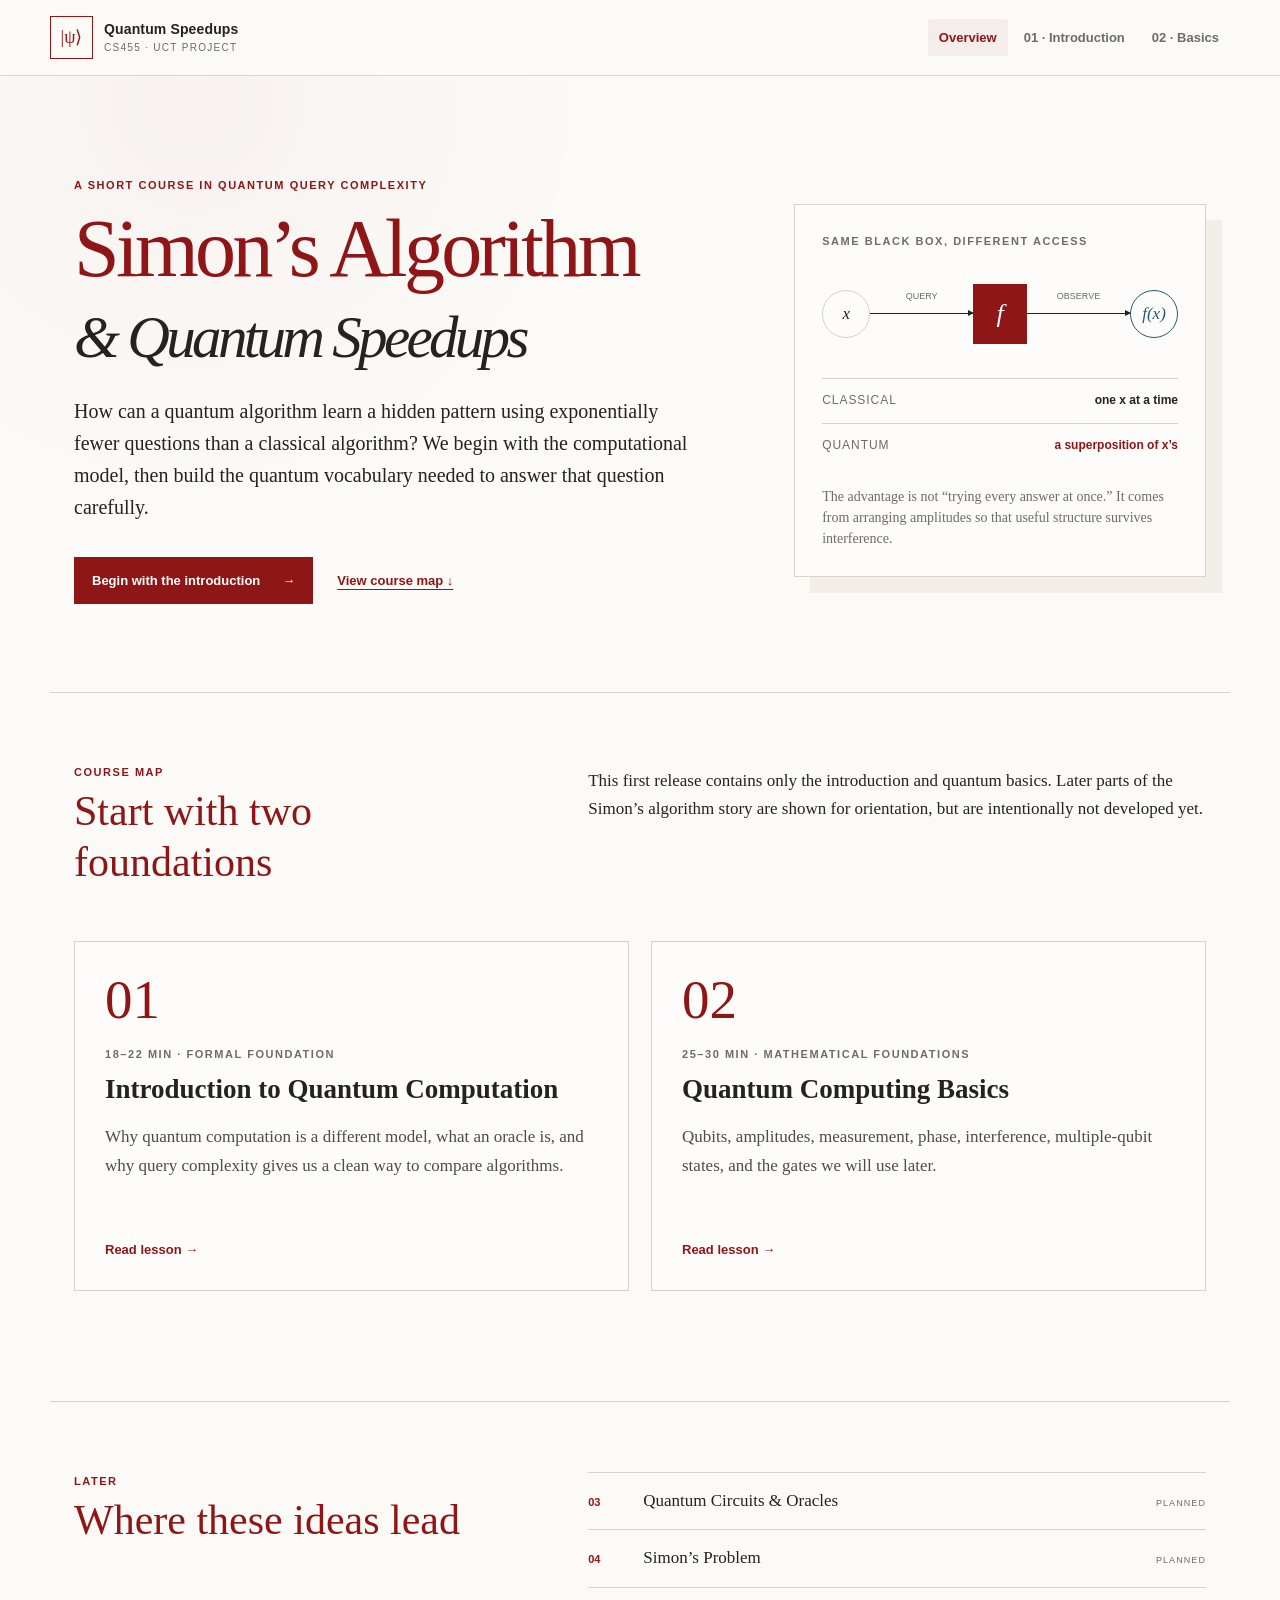
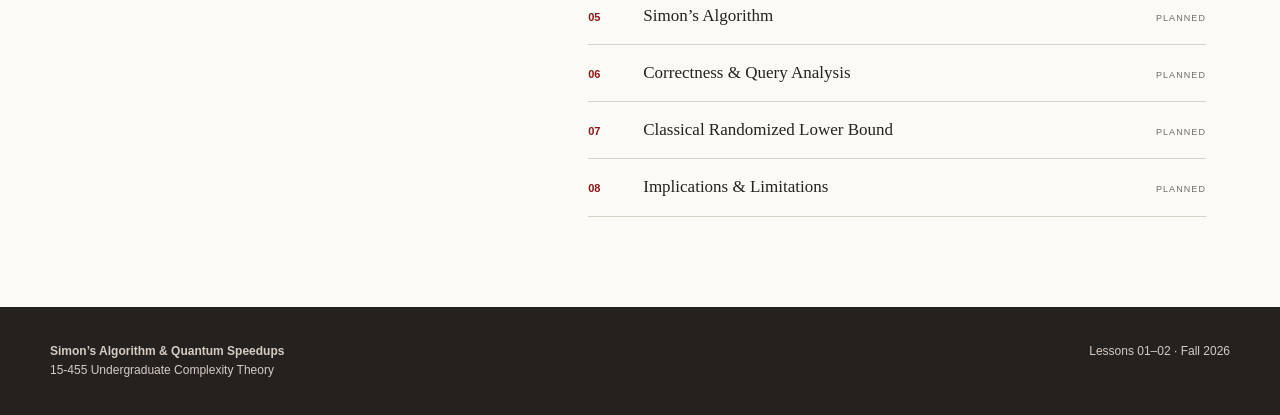
==== index.html @ 28919130 "Build rigorous quantum computation intro and basics" ====
<!DOCTYPE html>
<html lang="en">
<head>
  <meta charset="UTF-8">
  <meta name="viewport" content="width=device-width, initial-scale=1.0">
  <meta name="description" content="An introduction to quantum computation and the foundations needed to study Simon's algorithm.">
  <title>Quantum Speedups | CS455</title>
  <link rel="stylesheet" href="styles.css">
</head>
<body>
  <header class="site-header">
    <a class="brand" href="index.html" aria-label="Quantum Speedups home">
      <span class="brand-mark" aria-hidden="true">|ψ⟩</span>
      <span><strong>Quantum Speedups</strong><small>CS455 · UCT Project</small></span>
    </a>
    <nav class="site-nav" aria-label="Main navigation">
      <a class="active" href="index.html" aria-current="page">Overview</a>
      <a href="intro.html">01 · Introduction</a>
      <a href="basics.html">02 · Basics</a>
    </nav>
  </header>

  <main>
    <section class="hero">
      <div class="hero-copy">
        <p class="eyebrow">A short course in quantum query complexity</p>
        <h1>Simon’s Algorithm<br><em>&amp; Quantum Speedups</em></h1>
        <p class="lede">How can a quantum algorithm learn a hidden pattern using exponentially fewer questions than a classical algorithm? We begin with the computational model, then build the quantum vocabulary needed to answer that question carefully.</p>
        <div class="hero-actions">
          <a class="button primary" href="intro.html">Begin with the introduction <span aria-hidden="true">→</span></a>
          <a class="text-link" href="#course-map">View course map ↓</a>
        </div>
      </div>
      <div class="hero-visual" aria-label="A comparison between classical and quantum query paths">
        <div class="visual-label">same black box, different access</div>
        <div class="oracle-diagram">
          <div class="state-node">x</div>
          <div class="wire"><span>query</span></div>
          <div class="oracle-box">f</div>
          <div class="wire"><span>observe</span></div>
          <div class="state-node accent">f(x)</div>
        </div>
        <div class="superposition-line">
          <span>classical</span><strong>one x at a time</strong>
        </div>
        <div class="superposition-line quantum">
          <span>quantum</span><strong>a superposition of x’s</strong>
        </div>
        <p class="visual-note">The advantage is not “trying every answer at once.” It comes from arranging amplitudes so that useful structure survives interference.</p>
      </div>
    </section>

    <section class="course-intro" id="course-map">
      <div>
        <p class="section-number">Course map</p>
        <h2>Start with two foundations</h2>
      </div>
      <p>This first release contains only the introduction and quantum basics. Later parts of the Simon’s algorithm story are shown for orientation, but are intentionally not developed yet.</p>
    </section>

    <section class="lesson-grid" aria-label="Available lessons">
      <a class="lesson-card available" href="intro.html">
        <span class="lesson-number">01</span>
        <span class="lesson-meta">18–22 min · Formal foundation</span>
        <h3>Introduction to Quantum Computation</h3>
        <p>Why quantum computation is a different model, what an oracle is, and why query complexity gives us a clean way to compare algorithms.</p>
        <span class="card-link">Read lesson <span aria-hidden="true">→</span></span>
      </a>
      <a class="lesson-card available" href="basics.html">
        <span class="lesson-number">02</span>
        <span class="lesson-meta">25–30 min · Mathematical foundations</span>
        <h3>Quantum Computing Basics</h3>
        <p>Qubits, amplitudes, measurement, phase, interference, multiple-qubit states, and the gates we will use later.</p>
        <span class="card-link">Read lesson <span aria-hidden="true">→</span></span>
      </a>
    </section>

    <section class="later-outline" aria-labelledby="later-title">
      <div class="later-heading">
        <p class="section-number">Later</p>
        <h2 id="later-title">Where these ideas lead</h2>
      </div>
      <ol class="later-list">
        <li><span>03</span> Quantum Circuits &amp; Oracles <small>planned</small></li>
        <li><span>04</span> Simon’s Problem <small>planned</small></li>
        <li><span>05</span> Simon’s Algorithm <small>planned</small></li>
        <li><span>06</span> Correctness &amp; Query Analysis <small>planned</small></li>
        <li><span>07</span> Classical Randomized Lower Bound <small>planned</small></li>
        <li><span>08</span> Implications &amp; Limitations <small>planned</small></li>
      </ol>
    </section>
  </main>

  <footer class="site-footer">
    <p><strong>Simon’s Algorithm &amp; Quantum Speedups</strong><br>15-455 Undergraduate Complexity Theory</p>
    <p>Lessons 01–02 · Fall 2026</p>
  </footer>
</body>
</html>
---- styles.css ----
:root {
  --ink: #25221f;
  --muted: #706b64;
  --paper: #fbfaf7;
  --paper-deep: #f1eee7;
  --line: #d8d2c8;
  --maroon: #8e1616;
  --maroon-dark: #671010;
  --blue: #245a73;
  --blue-pale: #e8f0f3;
  --serif: Georgia, "Times New Roman", serif;
  --sans: ui-sans-serif, -apple-system, BlinkMacSystemFont, "Segoe UI", sans-serif;
}

* { box-sizing: border-box; }
html { scroll-behavior: smooth; }
body {
  margin: 0;
  color: var(--ink);
  background: radial-gradient(circle at 15% 5%, rgba(142, 22, 22, .035), transparent 25rem), var(--paper);
  font-family: var(--serif);
  font-size: 17px;
  line-height: 1.66;
}
a { color: inherit; }
button, input { font: inherit; }
button:focus-visible, a:focus-visible, input:focus-visible, summary:focus-visible { outline: 3px solid rgba(36, 90, 115, .35); outline-offset: 3px; }

.site-header {
  position: sticky;
  top: 0;
  z-index: 10;
  min-height: 76px;
  padding: 12px max(24px, calc((100vw - 1180px) / 2));
  border-bottom: 1px solid rgba(216, 210, 200, .85);
  background: rgba(251, 250, 247, .94);
  backdrop-filter: blur(14px);
  display: flex;
  align-items: center;
  justify-content: space-between;
  gap: 28px;
}
.brand { display: flex; align-items: center; gap: 11px; color: var(--ink); text-decoration: none; line-height: 1.1; font-family: var(--sans); }
.brand-mark { width: 43px; height: 43px; display: grid; place-items: center; border: 1px solid var(--maroon); color: var(--maroon); font-family: var(--serif); font-size: 18px; }
.brand strong, .brand small { display: block; }
.brand strong { font-size: 14px; letter-spacing: .01em; }
.brand small { margin-top: 5px; color: var(--muted); font-size: 10px; letter-spacing: .13em; text-transform: uppercase; }
.site-nav { display: flex; align-items: center; gap: 5px; font-family: var(--sans); }
.site-nav a { padding: 8px 11px; color: var(--muted); border-radius: 3px; text-decoration: none; font-size: 13px; font-weight: 650; }
.site-nav a:hover, .site-nav a.active { color: var(--maroon); background: rgba(142, 22, 22, .055); }

main { min-height: calc(100vh - 180px); }
.hero { max-width: 1180px; margin: 0 auto; padding: 100px 24px 88px; display: grid; grid-template-columns: minmax(0, 1.2fr) minmax(330px, .8fr); gap: clamp(50px, 8vw, 110px); align-items: center; }
.eyebrow, .section-number, .lesson-meta, .visual-label, .chapter-kicker { margin: 0; color: var(--maroon); font-family: var(--sans); font-size: 11px; font-weight: 750; letter-spacing: .14em; text-transform: uppercase; }
.hero h1 { margin: 14px 0 24px; color: var(--maroon); font-size: clamp(48px, 6.6vw, 82px); font-weight: 500; letter-spacing: -.045em; line-height: .99; }
.hero h1 em { color: var(--ink); font-size: .72em; font-weight: 400; }
.lede { max-width: 700px; margin: 0; font-size: 20px; line-height: 1.6; }
.hero-actions { margin-top: 34px; display: flex; align-items: center; gap: 24px; flex-wrap: wrap; }
.button { display: inline-flex; align-items: center; gap: 22px; padding: 12px 17px; border: 1px solid var(--maroon); text-decoration: none; font-family: var(--sans); font-size: 13px; font-weight: 700; }
.button.primary { color: white; background: var(--maroon); }
.button.primary:hover { background: var(--maroon-dark); }
.text-link { color: var(--maroon); font-family: var(--sans); font-size: 13px; font-weight: 700; text-underline-offset: 4px; }

.hero-visual { border: 1px solid var(--line); padding: 27px; background: rgba(255,255,255,.5); box-shadow: 16px 16px 0 var(--paper-deep); }
.visual-label { color: var(--muted); }
.oracle-diagram { margin: 34px 0; display: flex; align-items: center; }
.state-node, .oracle-box { flex: 0 0 auto; display: grid; place-items: center; }
.state-node { width: 48px; height: 48px; border: 1px solid var(--line); border-radius: 50%; font-style: italic; }
.state-node.accent { color: var(--blue); border-color: var(--blue); }
.oracle-box { width: 54px; height: 60px; color: white; background: var(--maroon); font-size: 26px; font-style: italic; }
.wire { position: relative; flex: 1; height: 1px; background: var(--ink); }
.wire::after { content: ""; position: absolute; right: -1px; top: -3px; border-width: 3px 0 3px 6px; border-style: solid; border-color: transparent transparent transparent var(--ink); }
.wire span { position: absolute; top: -24px; width: 100%; text-align: center; color: var(--muted); font-family: var(--sans); font-size: 9px; text-transform: uppercase; }
.superposition-line { padding: 12px 0; border-top: 1px solid var(--line); display: flex; justify-content: space-between; gap: 15px; font-family: var(--sans); font-size: 12px; }
.superposition-line span { color: var(--muted); text-transform: uppercase; letter-spacing: .08em; }
.superposition-line.quantum strong { color: var(--maroon); }
.visual-note { margin: 18px 0 0; color: var(--muted); font-size: 14px; line-height: 1.5; }

.course-intro, .later-outline { max-width: 1180px; margin: 0 auto; padding: 70px 24px 34px; border-top: 1px solid var(--line); display: grid; grid-template-columns: .8fr 1.2fr; gap: 8vw; }
h2 { margin: 5px 0 0; color: var(--maroon); font-size: clamp(28px, 4vw, 42px); font-weight: 500; line-height: 1.2; }
.course-intro > p { max-width: 650px; margin: 4px 0 0; }
.lesson-grid { max-width: 1180px; margin: 0 auto 90px; padding: 20px 24px; display: grid; grid-template-columns: 1fr 1fr; gap: 22px; }
.lesson-card { min-height: 350px; padding: 30px; border: 1px solid var(--line); background: rgba(255,255,255,.55); text-decoration: none; display: flex; flex-direction: column; transition: transform .2s ease, border-color .2s ease, box-shadow .2s ease; }
.lesson-card:hover { transform: translateY(-4px); border-color: rgba(142,22,22,.45); box-shadow: 0 18px 45px rgba(49,37,27,.07); }
.lesson-number { color: var(--maroon); font-size: 55px; line-height: 1; }
.lesson-meta { margin: 18px 0 10px; color: var(--muted); }
.lesson-card h3 { max-width: 470px; margin: 0; font-size: 27px; line-height: 1.22; }
.lesson-card p { max-width: 510px; color: #4f4b46; }
.card-link { margin-top: auto; color: var(--maroon); font-family: var(--sans); font-size: 13px; font-weight: 750; }
.later-outline { padding-bottom: 90px; }
.later-list { margin: 0; padding: 0; list-style: none; border-top: 1px solid var(--line); }
.later-list li { padding: 14px 0; border-bottom: 1px solid var(--line); display: grid; grid-template-columns: 45px 1fr auto; align-items: baseline; gap: 10px; }
.later-list span { color: var(--maroon); font-family: var(--sans); font-size: 11px; font-weight: 750; }
.later-list small { color: var(--muted); font-family: var(--sans); font-size: 9px; letter-spacing: .12em; text-transform: uppercase; }

.site-footer { padding: 35px max(24px, calc((100vw - 1180px) / 2)); color: #d5ccc4; background: #25211f; display: flex; justify-content: space-between; gap: 30px; font-family: var(--sans); font-size: 12px; line-height: 1.6; }
.site-footer p { margin: 0; }

/* Lesson pages */
.reading-shell { max-width: 1180px; margin: 0 auto; padding: 64px 24px 100px; display: grid; grid-template-columns: 210px minmax(0, 760px); gap: clamp(45px, 8vw, 100px); justify-content: center; }
.toc { position: sticky; top: 110px; align-self: start; font-family: var(--sans); font-size: 12px; }
.toc-label { margin: 0 0 13px; color: var(--muted); font-size: 10px; font-weight: 750; letter-spacing: .13em; text-transform: uppercase; }
.progress-track { height: 3px; margin-bottom: 20px; background: var(--line); }
.progress-fill { width: 0; height: 100%; background: var(--maroon); transition: width .1s linear; }
.toc ol { margin: 0; padding: 0; list-style: none; counter-reset: toc; }
.toc li { counter-increment: toc; border-bottom: 1px solid var(--line); }
.toc a { display: grid; grid-template-columns: 22px 1fr; padding: 10px 0; color: var(--muted); text-decoration: none; line-height: 1.35; }
.toc a::before { content: counter(toc, decimal-leading-zero); color: #aaa39a; font-size: 9px; padding-top: 2px; }
.toc a:hover { color: var(--maroon); }
.chapter-header { margin-bottom: 62px; }
.chapter-kicker { margin-bottom: 12px; }
.chapter-header h1 { margin: 0 0 20px; color: var(--maroon); font-size: clamp(42px, 6vw, 64px); font-weight: 500; letter-spacing: -.025em; line-height: 1.05; }
.chapter-summary { max-width: 700px; margin: 0; font-size: 20px; line-height: 1.55; }
.chapter-meta { margin-top: 22px; padding-top: 15px; border-top: 1px solid var(--line); color: var(--muted); display: flex; gap: 25px; font-family: var(--sans); font-size: 11px; text-transform: uppercase; letter-spacing: .06em; }
.lesson-content section { scroll-margin-top: 105px; margin: 0 0 65px; }
.lesson-content h2 { margin-bottom: 21px; font-size: 30px; }
.lesson-content h3 { margin: 34px 0 12px; font-size: 20px; }
.lesson-content p { margin: 0 0 19px; }
.lesson-content ul, .lesson-content ol { padding-left: 24px; }
.lesson-content li { margin: 8px 0; }
.math { margin: 24px auto; overflow-x: auto; color: #191817; text-align: center; font-family: "Times New Roman", serif; font-size: 21px; letter-spacing: .01em; }
.sub { font-size: .72em; vertical-align: sub; }
.matrix { position: relative; margin: 0 .28em; padding: .1em .5em; display: inline-grid; grid-template-columns: repeat(2, auto); gap: .05em .65em; vertical-align: middle; line-height: 1.05; }
.matrix::before, .matrix::after { content: ""; position: absolute; top: 0; bottom: 0; width: .25em; border-top: 1px solid currentColor; border-bottom: 1px solid currentColor; }
.matrix::before { left: 0; border-left: 1px solid currentColor; }
.matrix::after { right: 0; border-right: 1px solid currentColor; }
.frac { margin-right: .08em; font-size: .9em; }
.nowrap { white-space: nowrap; }
.note-box { margin: 28px 0; padding: 20px 22px; border: 1px solid #aaa49b; background: rgba(255,255,255,.55); }
.note-box.question { border: 0; border-left: 4px solid var(--maroon); background: rgba(142,22,22,.05); }
.note-box.remark { border-color: #b9c7cd; background: var(--blue-pale); }
.note-title { margin: 0 0 8px !important; font-family: var(--sans); font-size: 13px; font-weight: 800; }
.note-title span { color: var(--muted); font-family: var(--serif); font-weight: 400; }
.note-box p:last-child { margin-bottom: 0; }
.comparison { width: 100%; margin: 25px 0; border-collapse: collapse; font-size: 15px; }
.comparison th { color: var(--maroon); text-align: left; font-family: var(--sans); font-size: 11px; letter-spacing: .08em; text-transform: uppercase; }
.comparison th, .comparison td { padding: 12px; border-bottom: 1px solid var(--line); vertical-align: top; }
.comparison td:first-child { font-weight: 700; }

.interactive { margin: 34px 0; padding: 24px; border: 1px solid #9baeb7; background: linear-gradient(145deg, #f5f9fa, #e8f0f3); }
.interactive-header { display: flex; justify-content: space-between; align-items: baseline; gap: 20px; margin-bottom: 20px; }
.interactive h3 { margin: 0; color: var(--blue); font-size: 18px; }
.interactive-tag { color: var(--blue); font-family: var(--sans); font-size: 9px; font-weight: 800; letter-spacing: .1em; text-transform: uppercase; }
.control-label { display: flex; justify-content: space-between; gap: 15px; font-family: var(--sans); font-size: 12px; font-weight: 700; }
input[type="range"] { width: 100%; accent-color: var(--maroon); }
.race-bars { margin-top: 20px; }
.race-row { margin: 14px 0; display: grid; grid-template-columns: 82px 1fr 86px; align-items: center; gap: 12px; font-family: var(--sans); font-size: 11px; }
.bar-track { height: 11px; background: rgba(36,90,115,.12); }
.bar { min-width: 2px; height: 100%; background: var(--blue); transition: width .2s ease; }
.bar.classical { background: var(--maroon); }
.race-value { text-align: right; font-variant-numeric: tabular-nums; font-weight: 750; }
.interactive-caption { margin: 18px 0 0 !important; color: #4d656f; font-size: 13px; line-height: 1.5; }
.state-lab { display: grid; grid-template-columns: 1fr 1fr; gap: 24px; align-items: center; }
.ket-display { padding: 16px; border: 1px solid rgba(36,90,115,.3); background: white; text-align: center; font-size: 20px; }
.probability-row { margin: 10px 0; display: grid; grid-template-columns: 36px 1fr 48px; align-items: center; gap: 8px; font-family: var(--sans); font-size: 11px; }
.probability-track { height: 18px; background: white; border: 1px solid rgba(36,90,115,.2); }
.probability-fill { height: 100%; background: var(--blue); transition: width .25s ease; }
.lab-buttons { grid-column: 1 / -1; display: flex; flex-wrap: wrap; gap: 8px; }
.lab-buttons button, .quiz button { padding: 8px 12px; border: 1px solid var(--blue); color: var(--blue); background: white; cursor: pointer; font-family: var(--sans); font-size: 12px; font-weight: 700; }
.lab-buttons button:hover, .quiz button:hover { color: white; background: var(--blue); }
.measurement { min-height: 25px; grid-column: 1 / -1; margin: 0 !important; color: var(--blue); font-family: var(--sans); font-size: 12px; font-weight: 700; }
details.quiz { margin-top: 27px; border-top: 1px solid var(--line); border-bottom: 1px solid var(--line); }
details.quiz summary { padding: 13px 0; cursor: pointer; color: var(--maroon); font-family: var(--sans); font-size: 13px; font-weight: 750; }
.quiz-body { padding: 4px 0 18px; }
.answer { display: none; margin: 12px 0 0 !important; padding: 12px; background: var(--paper-deep); font-size: 14px; }
.answer.visible { display: block; }
.lesson-nav { margin-top: 80px; padding-top: 24px; border-top: 1px solid var(--line); display: flex; justify-content: space-between; gap: 20px; font-family: var(--sans); }
.lesson-nav a { max-width: 48%; color: var(--maroon); font-size: 13px; font-weight: 700; text-decoration: none; }
.lesson-nav a:last-child { text-align: right; }
.lesson-nav small { display: block; margin-bottom: 5px; color: var(--muted); font-size: 9px; letter-spacing: .1em; text-transform: uppercase; }

@media (max-width: 800px) {
  body { font-size: 16px; }
  .site-header { position: static; align-items: flex-start; flex-direction: column; gap: 10px; }
  .site-nav { width: 100%; overflow-x: auto; }
  .site-nav a { white-space: nowrap; }
  .hero { padding-top: 60px; grid-template-columns: 1fr; }
  .hero-visual { max-width: 520px; }
  .course-intro, .later-outline, .lesson-grid { grid-template-columns: 1fr; }
  .lesson-card { min-height: 315px; }
  .reading-shell { padding-top: 45px; grid-template-columns: 1fr; }
  .toc { position: static; padding-bottom: 20px; border-bottom: 1px solid var(--line); }
  .toc ol { display: grid; grid-template-columns: 1fr 1fr; gap: 0 18px; }
  .chapter-meta { flex-wrap: wrap; gap: 8px 20px; }
}
@media (max-width: 520px) {
  .hero h1 { font-size: 44px; }
  .hero-visual { padding: 18px; box-shadow: 8px 8px 0 var(--paper-deep); }
  .site-footer { flex-direction: column; }
  .later-list li { grid-template-columns: 35px 1fr; }
  .later-list small { display: none; }
  .toc ol { grid-template-columns: 1fr; }
  .state-lab { grid-template-columns: 1fr; }
  .lab-buttons, .measurement { grid-column: auto; }
  .race-row { grid-template-columns: 68px 1fr; }
  .race-value { grid-column: 2; }
}
@media (prefers-reduced-motion: reduce) {
  html { scroll-behavior: auto; }
  *, *::before, *::after { transition-duration: .01ms !important; }
}
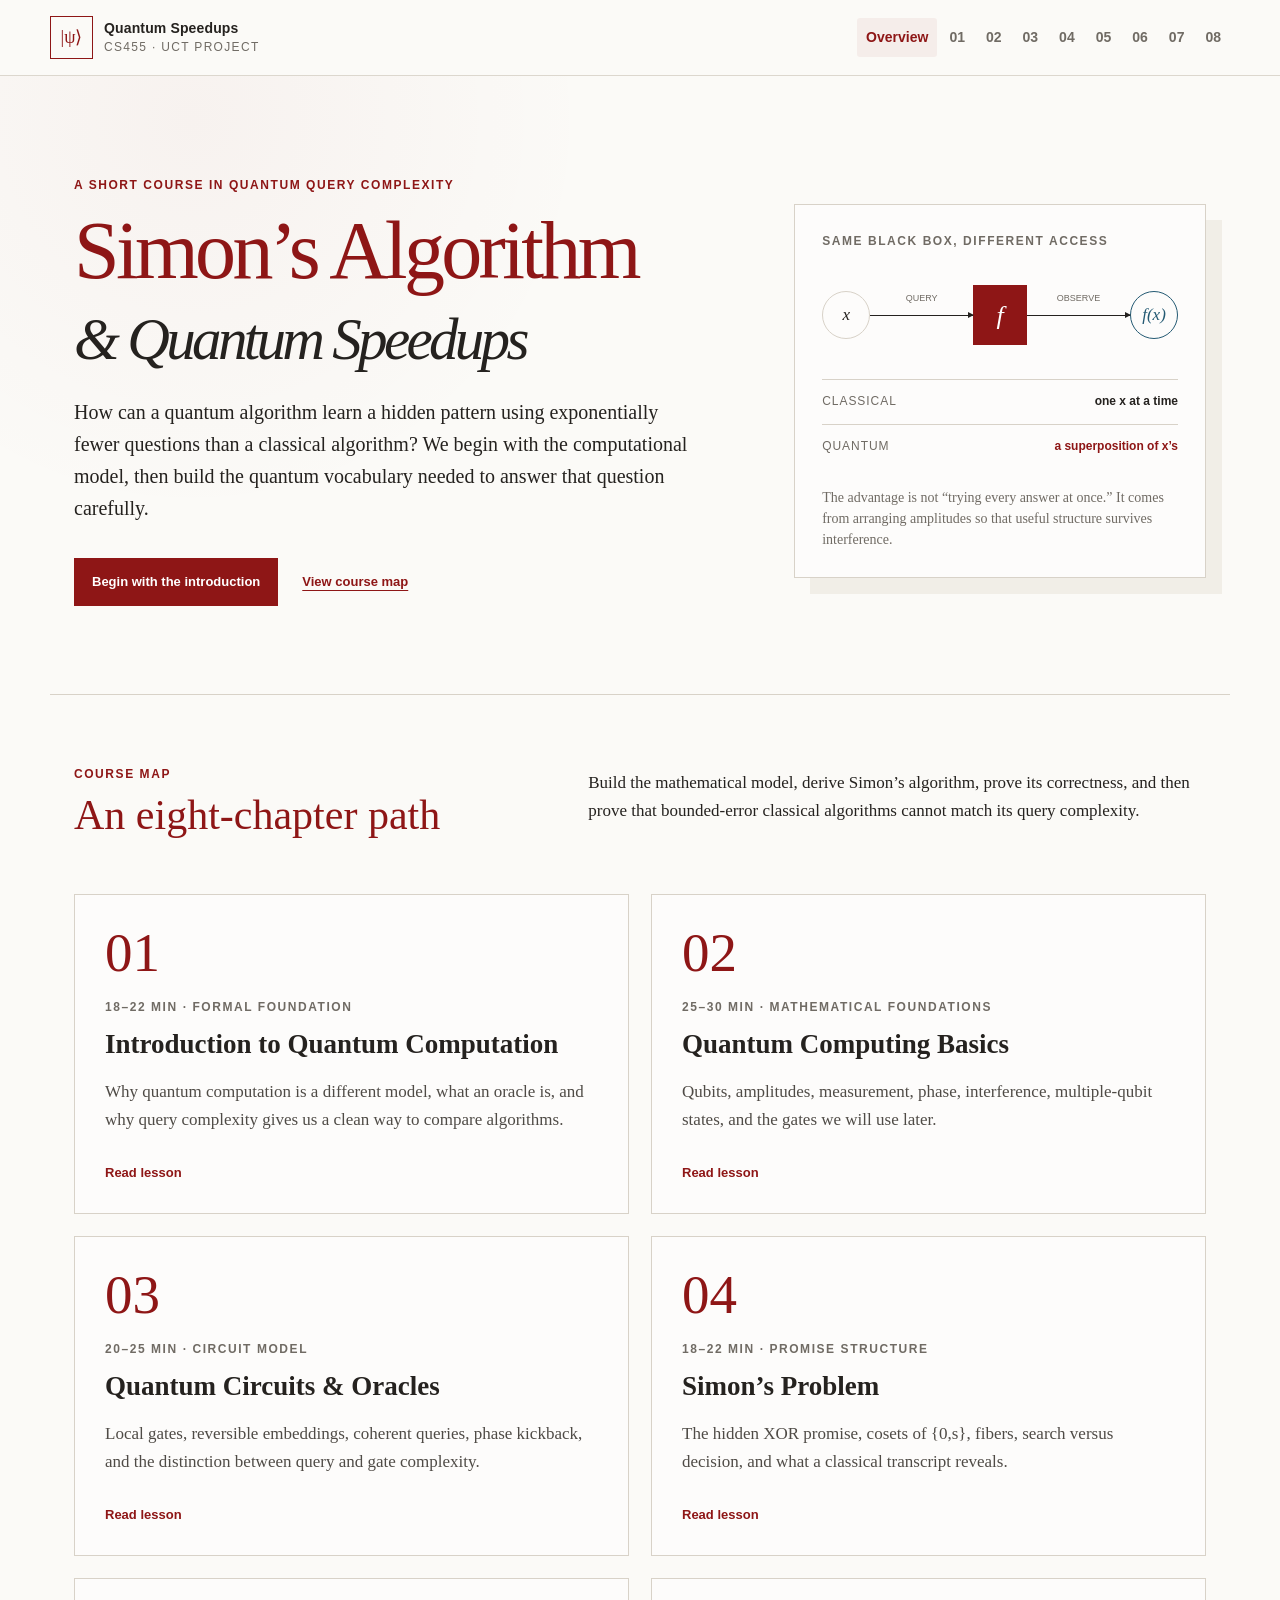
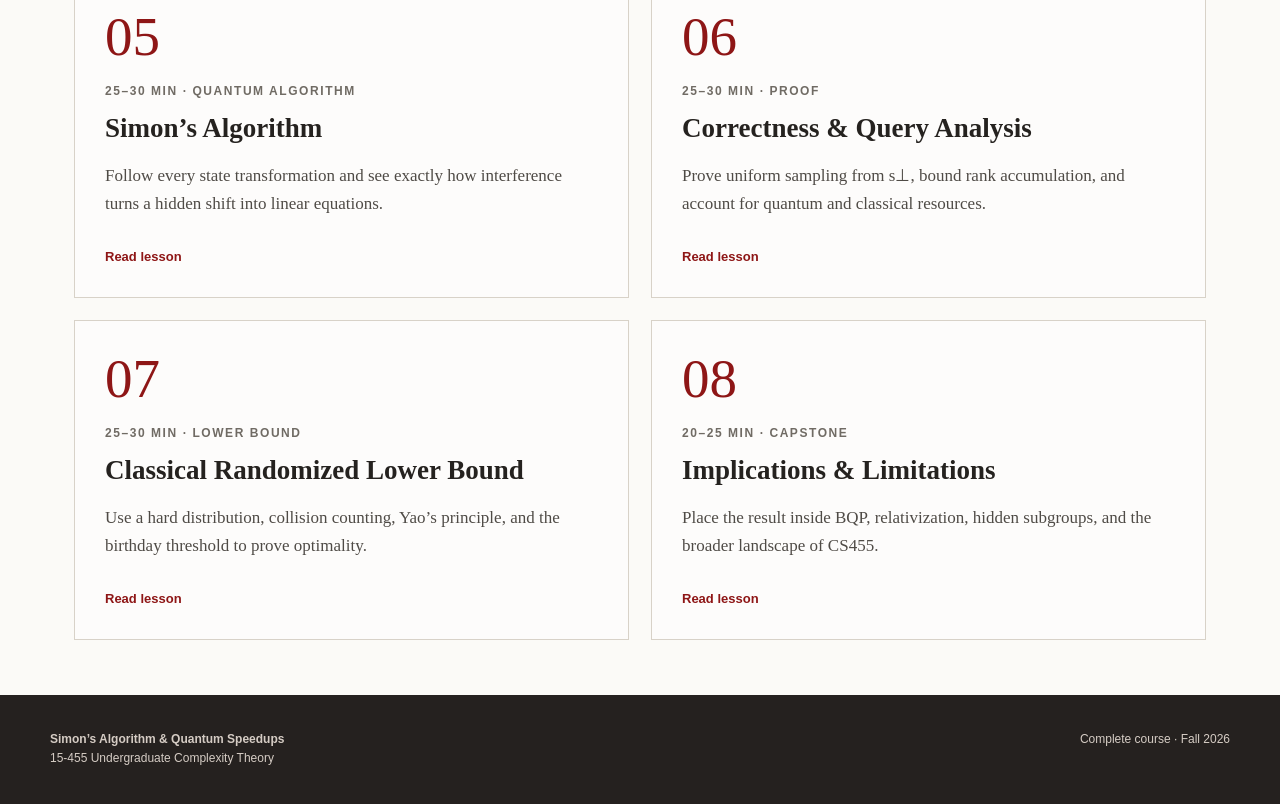
==== commit 168d3e7c: "Complete Simon's algorithm course website" ====
--- a/index.html
+++ b/index.html
@@ -15,8 +15,7 @@
     </a>
     <nav class="site-nav" aria-label="Main navigation">
       <a class="active" href="index.html" aria-current="page">Overview</a>
-      <a href="intro.html">01 · Introduction</a>
-      <a href="basics.html">02 · Basics</a>
+      <a href="intro.html">01</a><a href="basics.html">02</a><a href="circuits.html">03</a><a href="problem.html">04</a><a href="algorithm.html">05</a><a href="correctness.html">06</a><a href="lower-bound.html">07</a><a href="implications.html">08</a>
     </nav>
   </header>
 
@@ -27,8 +26,8 @@
         <h1>Simon’s Algorithm<br><em>&amp; Quantum Speedups</em></h1>
         <p class="lede">How can a quantum algorithm learn a hidden pattern using exponentially fewer questions than a classical algorithm? We begin with the computational model, then build the quantum vocabulary needed to answer that question carefully.</p>
         <div class="hero-actions">
-          <a class="button primary" href="intro.html">Begin with the introduction <span aria-hidden="true">→</span></a>
-          <a class="text-link" href="#course-map">View course map ↓</a>
+          <a class="button primary" href="intro.html">Begin with the introduction</a>
+          <a class="text-link" href="#course-map">View course map</a>
         </div>
       </div>
       <div class="hero-visual" aria-label="A comparison between classical and quantum query paths">
@@ -53,47 +52,38 @@
     <section class="course-intro" id="course-map">
       <div>
         <p class="section-number">Course map</p>
-        <h2>Start with two foundations</h2>
+        <h2>An eight-chapter path</h2>
       </div>
-      <p>This first release contains only the introduction and quantum basics. Later parts of the Simon’s algorithm story are shown for orientation, but are intentionally not developed yet.</p>
+      <p>Build the mathematical model, derive Simon’s algorithm, prove its correctness, and then prove that bounded-error classical algorithms cannot match its query complexity.</p>
     </section>
 
-    <section class="lesson-grid" aria-label="Available lessons">
+    <section class="lesson-grid full" aria-label="Course lessons">
       <a class="lesson-card available" href="intro.html">
         <span class="lesson-number">01</span>
         <span class="lesson-meta">18–22 min · Formal foundation</span>
         <h3>Introduction to Quantum Computation</h3>
         <p>Why quantum computation is a different model, what an oracle is, and why query complexity gives us a clean way to compare algorithms.</p>
-        <span class="card-link">Read lesson <span aria-hidden="true">→</span></span>
+        <span class="card-link">Read lesson</span>
       </a>
       <a class="lesson-card available" href="basics.html">
         <span class="lesson-number">02</span>
         <span class="lesson-meta">25–30 min · Mathematical foundations</span>
         <h3>Quantum Computing Basics</h3>
         <p>Qubits, amplitudes, measurement, phase, interference, multiple-qubit states, and the gates we will use later.</p>
-        <span class="card-link">Read lesson <span aria-hidden="true">→</span></span>
+        <span class="card-link">Read lesson</span>
       </a>
-    </section>
-
-    <section class="later-outline" aria-labelledby="later-title">
-      <div class="later-heading">
-        <p class="section-number">Later</p>
-        <h2 id="later-title">Where these ideas lead</h2>
-      </div>
-      <ol class="later-list">
-        <li><span>03</span> Quantum Circuits &amp; Oracles <small>planned</small></li>
-        <li><span>04</span> Simon’s Problem <small>planned</small></li>
-        <li><span>05</span> Simon’s Algorithm <small>planned</small></li>
-        <li><span>06</span> Correctness &amp; Query Analysis <small>planned</small></li>
-        <li><span>07</span> Classical Randomized Lower Bound <small>planned</small></li>
-        <li><span>08</span> Implications &amp; Limitations <small>planned</small></li>
-      </ol>
+      <a class="lesson-card available" href="circuits.html"><span class="lesson-number">03</span><span class="lesson-meta">20–25 min · Circuit model</span><h3>Quantum Circuits &amp; Oracles</h3><p>Local gates, reversible embeddings, coherent queries, phase kickback, and the distinction between query and gate complexity.</p><span class="card-link">Read lesson</span></a>
+      <a class="lesson-card available" href="problem.html"><span class="lesson-number">04</span><span class="lesson-meta">18–22 min · Promise structure</span><h3>Simon’s Problem</h3><p>The hidden XOR promise, cosets of {0,s}, fibers, search versus decision, and what a classical transcript reveals.</p><span class="card-link">Read lesson</span></a>
+      <a class="lesson-card available" href="algorithm.html"><span class="lesson-number">05</span><span class="lesson-meta">25–30 min · Quantum algorithm</span><h3>Simon’s Algorithm</h3><p>Follow every state transformation and see exactly how interference turns a hidden shift into linear equations.</p><span class="card-link">Read lesson</span></a>
+      <a class="lesson-card available" href="correctness.html"><span class="lesson-number">06</span><span class="lesson-meta">25–30 min · Proof</span><h3>Correctness &amp; Query Analysis</h3><p>Prove uniform sampling from s⊥, bound rank accumulation, and account for quantum and classical resources.</p><span class="card-link">Read lesson</span></a>
+      <a class="lesson-card available" href="lower-bound.html"><span class="lesson-number">07</span><span class="lesson-meta">25–30 min · Lower bound</span><h3>Classical Randomized Lower Bound</h3><p>Use a hard distribution, collision counting, Yao’s principle, and the birthday threshold to prove optimality.</p><span class="card-link">Read lesson</span></a>
+      <a class="lesson-card available" href="implications.html"><span class="lesson-number">08</span><span class="lesson-meta">20–25 min · Capstone</span><h3>Implications &amp; Limitations</h3><p>Place the result inside BQP, relativization, hidden subgroups, and the broader landscape of CS455.</p><span class="card-link">Read lesson</span></a>
     </section>
   </main>
 
   <footer class="site-footer">
     <p><strong>Simon’s Algorithm &amp; Quantum Speedups</strong><br>15-455 Undergraduate Complexity Theory</p>
-    <p>Lessons 01–02 · Fall 2026</p>
+    <p>Complete course · Fall 2026</p>
   </footer>
 </body>
 </html>
--- a/styles.css
+++ b/styles.css
@@ -40,18 +40,18 @@
   justify-content: space-between;
   gap: 28px;
 }
-.brand { display: flex; align-items: center; gap: 11px; color: var(--ink); text-decoration: none; line-height: 1.1; font-family: var(--sans); }
+.brand { flex: 0 0 auto; display: flex; align-items: center; gap: 11px; color: var(--ink); text-decoration: none; line-height: 1.1; font-family: var(--sans); }
 .brand-mark { width: 43px; height: 43px; display: grid; place-items: center; border: 1px solid var(--maroon); color: var(--maroon); font-family: var(--serif); font-size: 18px; }
 .brand strong, .brand small { display: block; }
 .brand strong { font-size: 14px; letter-spacing: .01em; }
-.brand small { margin-top: 5px; color: var(--muted); font-size: 10px; letter-spacing: .13em; text-transform: uppercase; }
-.site-nav { display: flex; align-items: center; gap: 5px; font-family: var(--sans); }
-.site-nav a { padding: 8px 11px; color: var(--muted); border-radius: 3px; text-decoration: none; font-size: 13px; font-weight: 650; }
+.brand small { margin-top: 5px; color: var(--muted); font-size: 12px; letter-spacing: .11em; text-transform: uppercase; }
+.site-nav { min-width: 0; display: flex; align-items: center; justify-content: flex-end; gap: 3px; overflow-x: auto; font-family: var(--sans); }
+.site-nav a { padding: 8px 9px; color: var(--muted); border-radius: 3px; text-decoration: none; font-size: 14px; font-weight: 650; white-space: nowrap; }
 .site-nav a:hover, .site-nav a.active { color: var(--maroon); background: rgba(142, 22, 22, .055); }
 
 main { min-height: calc(100vh - 180px); }
 .hero { max-width: 1180px; margin: 0 auto; padding: 100px 24px 88px; display: grid; grid-template-columns: minmax(0, 1.2fr) minmax(330px, .8fr); gap: clamp(50px, 8vw, 110px); align-items: center; }
-.eyebrow, .section-number, .lesson-meta, .visual-label, .chapter-kicker { margin: 0; color: var(--maroon); font-family: var(--sans); font-size: 11px; font-weight: 750; letter-spacing: .14em; text-transform: uppercase; }
+.eyebrow, .section-number, .lesson-meta, .visual-label, .chapter-kicker { margin: 0; color: var(--maroon); font-family: var(--sans); font-size: 12px; font-weight: 750; letter-spacing: .13em; text-transform: uppercase; }
 .hero h1 { margin: 14px 0 24px; color: var(--maroon); font-size: clamp(48px, 6.6vw, 82px); font-weight: 500; letter-spacing: -.045em; line-height: .99; }
 .hero h1 em { color: var(--ink); font-size: .72em; font-weight: 400; }
 .lede { max-width: 700px; margin: 0; font-size: 20px; line-height: 1.6; }
@@ -87,6 +87,8 @@
 .lesson-card h3 { max-width: 470px; margin: 0; font-size: 27px; line-height: 1.22; }
 .lesson-card p { max-width: 510px; color: #4f4b46; }
 .card-link { margin-top: auto; color: var(--maroon); font-family: var(--sans); font-size: 13px; font-weight: 750; }
+.lesson-grid.full { margin-bottom: 35px; }
+.lesson-grid.full .lesson-card { min-height: 320px; }
 .later-outline { padding-bottom: 90px; }
 .later-list { margin: 0; padding: 0; list-style: none; border-top: 1px solid var(--line); }
 .later-list li { padding: 14px 0; border-bottom: 1px solid var(--line); display: grid; grid-template-columns: 45px 1fr auto; align-items: baseline; gap: 10px; }
@@ -98,8 +100,8 @@
 
 /* Lesson pages */
 .reading-shell { max-width: 1180px; margin: 0 auto; padding: 64px 24px 100px; display: grid; grid-template-columns: 210px minmax(0, 760px); gap: clamp(45px, 8vw, 100px); justify-content: center; }
-.toc { position: sticky; top: 110px; align-self: start; font-family: var(--sans); font-size: 12px; }
-.toc-label { margin: 0 0 13px; color: var(--muted); font-size: 10px; font-weight: 750; letter-spacing: .13em; text-transform: uppercase; }
+.toc { position: sticky; top: 110px; align-self: start; font-family: var(--sans); font-size: 13px; }
+.toc-label { margin: 0 0 13px; color: var(--muted); font-size: 12px; font-weight: 750; letter-spacing: .12em; text-transform: uppercase; }
 .progress-track { height: 3px; margin-bottom: 20px; background: var(--line); }
 .progress-fill { width: 0; height: 100%; background: var(--maroon); transition: width .1s linear; }
 .toc ol { margin: 0; padding: 0; list-style: none; counter-reset: toc; }
@@ -129,6 +131,8 @@
 .note-box { margin: 28px 0; padding: 20px 22px; border: 1px solid #aaa49b; background: rgba(255,255,255,.55); }
 .note-box.question { border: 0; border-left: 4px solid var(--maroon); background: rgba(142,22,22,.05); }
 .note-box.remark { border-color: #b9c7cd; background: var(--blue-pale); }
+.note-box.connection { border-color: #d2b574; background: #fbf5e7; }
+.note-box.connection .note-title { color: #755312; }
 .note-title { margin: 0 0 8px !important; font-family: var(--sans); font-size: 13px; font-weight: 800; }
 .note-title span { color: var(--muted); font-family: var(--serif); font-weight: 400; }
 .note-box p:last-child { margin-bottom: 0; }
@@ -140,8 +144,8 @@
 .interactive { margin: 34px 0; padding: 24px; border: 1px solid #9baeb7; background: linear-gradient(145deg, #f5f9fa, #e8f0f3); }
 .interactive-header { display: flex; justify-content: space-between; align-items: baseline; gap: 20px; margin-bottom: 20px; }
 .interactive h3 { margin: 0; color: var(--blue); font-size: 18px; }
-.interactive-tag { color: var(--blue); font-family: var(--sans); font-size: 9px; font-weight: 800; letter-spacing: .1em; text-transform: uppercase; }
-.control-label { display: flex; justify-content: space-between; gap: 15px; font-family: var(--sans); font-size: 12px; font-weight: 700; }
+.interactive-tag { color: var(--blue); font-family: var(--sans); font-size: 12px; font-weight: 800; letter-spacing: .09em; text-transform: uppercase; }
+.control-label { display: flex; justify-content: space-between; gap: 15px; font-family: var(--sans); font-size: 14px; font-weight: 700; }
 input[type="range"] { width: 100%; accent-color: var(--maroon); }
 .race-bars { margin-top: 20px; }
 .race-row { margin: 14px 0; display: grid; grid-template-columns: 82px 1fr 86px; align-items: center; gap: 12px; font-family: var(--sans); font-size: 11px; }
@@ -156,9 +160,70 @@
 .probability-track { height: 18px; background: white; border: 1px solid rgba(36,90,115,.2); }
 .probability-fill { height: 100%; background: var(--blue); transition: width .25s ease; }
 .lab-buttons { grid-column: 1 / -1; display: flex; flex-wrap: wrap; gap: 8px; }
-.lab-buttons button, .quiz button { padding: 8px 12px; border: 1px solid var(--blue); color: var(--blue); background: white; cursor: pointer; font-family: var(--sans); font-size: 12px; font-weight: 700; }
-.lab-buttons button:hover, .quiz button:hover { color: white; background: var(--blue); }
+.lab-buttons button, .quiz button, .step-controls button { padding: 8px 12px; border: 1px solid var(--blue); color: var(--blue); background: white; cursor: pointer; font-family: var(--sans); font-size: 14px; font-weight: 700; }
+.lab-buttons button:hover, .quiz button:hover, .step-controls button:hover { color: white; background: var(--blue); }
 .measurement { min-height: 25px; grid-column: 1 / -1; margin: 0 !important; color: var(--blue); font-family: var(--sans); font-size: 12px; font-weight: 700; }
+
+/* Interactive learning components */
+.control-grid { display: grid; grid-template-columns: repeat(2, minmax(0, 1fr)); gap: 14px; }
+.control-group { display: grid; gap: 6px; }
+.control-group label { color: var(--blue); font-family: var(--sans); font-size: 13px; font-weight: 750; }
+select, input[type="number"] { width: 100%; min-height: 42px; padding: 8px 36px 8px 10px; border: 1px solid #9baeb7; border-radius: 0; color: var(--ink); background: white; font-family: var(--sans); font-size: 15px; }
+select { appearance: none; background-image: linear-gradient(45deg, transparent 50%, var(--blue) 50%), linear-gradient(135deg, var(--blue) 50%, transparent 50%); background-position: calc(100% - 16px) 18px, calc(100% - 11px) 18px; background-size: 5px 5px; background-repeat: no-repeat; }
+.action-button { min-height: 42px; padding: 9px 14px; border: 1px solid var(--blue); color: white; background: var(--blue); cursor: pointer; font-family: var(--sans); font-size: 14px; font-weight: 750; }
+.action-button.secondary { color: var(--blue); background: white; }
+.action-button:hover { background: #183f51; }
+.action-button.secondary:hover { color: white; }
+.output-panel { margin-top: 18px; padding: 18px; border: 1px solid rgba(36,90,115,.3); background: white; }
+.output-panel p:last-child { margin-bottom: 0; }
+.binary { font-family: ui-monospace, "SFMono-Regular", Consolas, monospace; letter-spacing: .08em; }
+.pair-grid { margin-top: 16px; display: grid; grid-template-columns: repeat(2, minmax(0,1fr)); gap: 8px; }
+.pair-card { padding: 11px; border-left: 4px solid var(--pair-color, var(--blue)); background: white; font-family: var(--sans); font-size: 14px; }
+.pair-card strong { display: block; color: var(--blue); }
+
+.circuit-board { margin: 25px 0; padding: 22px 18px; overflow-x: auto; border: 1px solid var(--line); background: white; }
+.circuit-row { min-width: 560px; display: grid; grid-template-columns: 78px 1fr 72px 1fr 72px; align-items: center; }
+.circuit-row + .circuit-row { margin-top: 22px; }
+.register-label { font-family: var(--sans); font-size: 13px; font-weight: 750; }
+.circuit-wire { height: 2px; background: #5d5954; }
+.circuit-gate { min-width: 58px; min-height: 45px; display: grid; place-items: center; border: 2px solid var(--maroon); color: var(--maroon); background: white; font-family: var(--sans); font-weight: 800; }
+.circuit-gate.oracle { color: white; background: var(--maroon); }
+
+.stepper-layout { display: grid; grid-template-columns: 190px minmax(0,1fr); gap: 20px; }
+.step-list { margin: 0; padding: 0; list-style: none; }
+.step-list button { width: 100%; padding: 10px; border: 0; border-bottom: 1px solid #b9c7cd; color: #4d656f; background: transparent; text-align: left; cursor: pointer; font-family: var(--sans); font-size: 14px; }
+.step-list button.active { color: white; background: var(--blue); }
+.step-panel { min-height: 270px; padding: 20px; border: 1px solid #b9c7cd; background: white; }
+.step-panel h4 { margin: 0 0 10px; color: var(--blue); font-size: 19px; }
+.step-panel .math { margin: 18px 0; font-size: 18px; }
+.step-controls { margin-top: 15px; display: flex; justify-content: space-between; gap: 10px; }
+
+.equation-list { margin: 16px 0; display: grid; gap: 7px; }
+.equation-row { padding: 9px 11px; border: 1px solid #b9c7cd; background: white; display: flex; justify-content: space-between; gap: 15px; font-family: ui-monospace, "SFMono-Regular", Consolas, monospace; font-size: 14px; }
+.equation-row.dependent { color: var(--muted); background: #f2f0ec; }
+.rank-meter { height: 12px; margin: 12px 0; border: 1px solid #9baeb7; background: white; }
+.rank-meter span { display: block; height: 100%; width: 0; background: var(--blue); transition: width .2s ease; }
+
+.chart { margin-top: 20px; display: grid; gap: 14px; }
+.chart-row { display: grid; grid-template-columns: 130px minmax(0,1fr) 75px; align-items: center; gap: 10px; font-family: var(--sans); font-size: 14px; }
+.chart-track { height: 20px; border: 1px solid rgba(36,90,115,.2); background: white; }
+.chart-fill { height: 100%; width: 0; background: var(--blue); transition: width .25s ease; }
+.chart-fill.bound { background: var(--maroon); }
+.chart-value { text-align: right; font-variant-numeric: tabular-nums; font-weight: 750; }
+
+.claim-grid { display: grid; grid-template-columns: 1fr 1fr; gap: 12px; }
+.claim-card { min-height: 155px; padding: 16px; border: 1px solid #b9c7cd; background: white; }
+.claim-card p { margin-bottom: 12px; }
+.claim-card button { padding: 7px 10px; border: 1px solid var(--blue); color: var(--blue); background: white; cursor: pointer; font-family: var(--sans); font-size: 14px; font-weight: 750; }
+.claim-result { display: none; margin-top: 12px; padding-top: 10px; border-top: 1px solid var(--line); color: var(--blue); font-family: var(--sans); font-size: 13px; }
+.claim-card.revealed .claim-result { display: block; }
+
+.connection-grid { display: grid; grid-template-columns: 1fr 1fr; gap: 12px; }
+.connection-card { padding: 18px; border: 1px solid var(--line); background: rgba(255,255,255,.55); }
+.connection-card h3 { margin: 0 0 8px; color: var(--maroon); font-size: 18px; }
+.connection-card p { margin: 0; font-size: 15px; }
+.source-list { font-size: 15px; }
+.source-list a { color: var(--blue); text-underline-offset: 3px; }
 details.quiz { margin-top: 27px; border-top: 1px solid var(--line); border-bottom: 1px solid var(--line); }
 details.quiz summary { padding: 13px 0; cursor: pointer; color: var(--maroon); font-family: var(--sans); font-size: 13px; font-weight: 750; }
 .quiz-body { padding: 4px 0 18px; }
@@ -182,6 +247,9 @@
   .toc { position: static; padding-bottom: 20px; border-bottom: 1px solid var(--line); }
   .toc ol { display: grid; grid-template-columns: 1fr 1fr; gap: 0 18px; }
   .chapter-meta { flex-wrap: wrap; gap: 8px 20px; }
+  .stepper-layout { grid-template-columns: 1fr; }
+  .step-list { display: grid; grid-template-columns: repeat(3, 1fr); }
+  .step-list button { text-align: center; border: 1px solid #b9c7cd; }
 }
 @media (max-width: 520px) {
   .hero h1 { font-size: 44px; }
@@ -194,6 +262,10 @@
   .lab-buttons, .measurement { grid-column: auto; }
   .race-row { grid-template-columns: 68px 1fr; }
   .race-value { grid-column: 2; }
+  .control-grid, .pair-grid, .claim-grid, .connection-grid { grid-template-columns: 1fr; }
+  .chart-row { grid-template-columns: 1fr; }
+  .chart-value { text-align: left; }
+  .step-list { grid-template-columns: 1fr 1fr; }
 }
 @media (prefers-reduced-motion: reduce) {
   html { scroll-behavior: auto; }
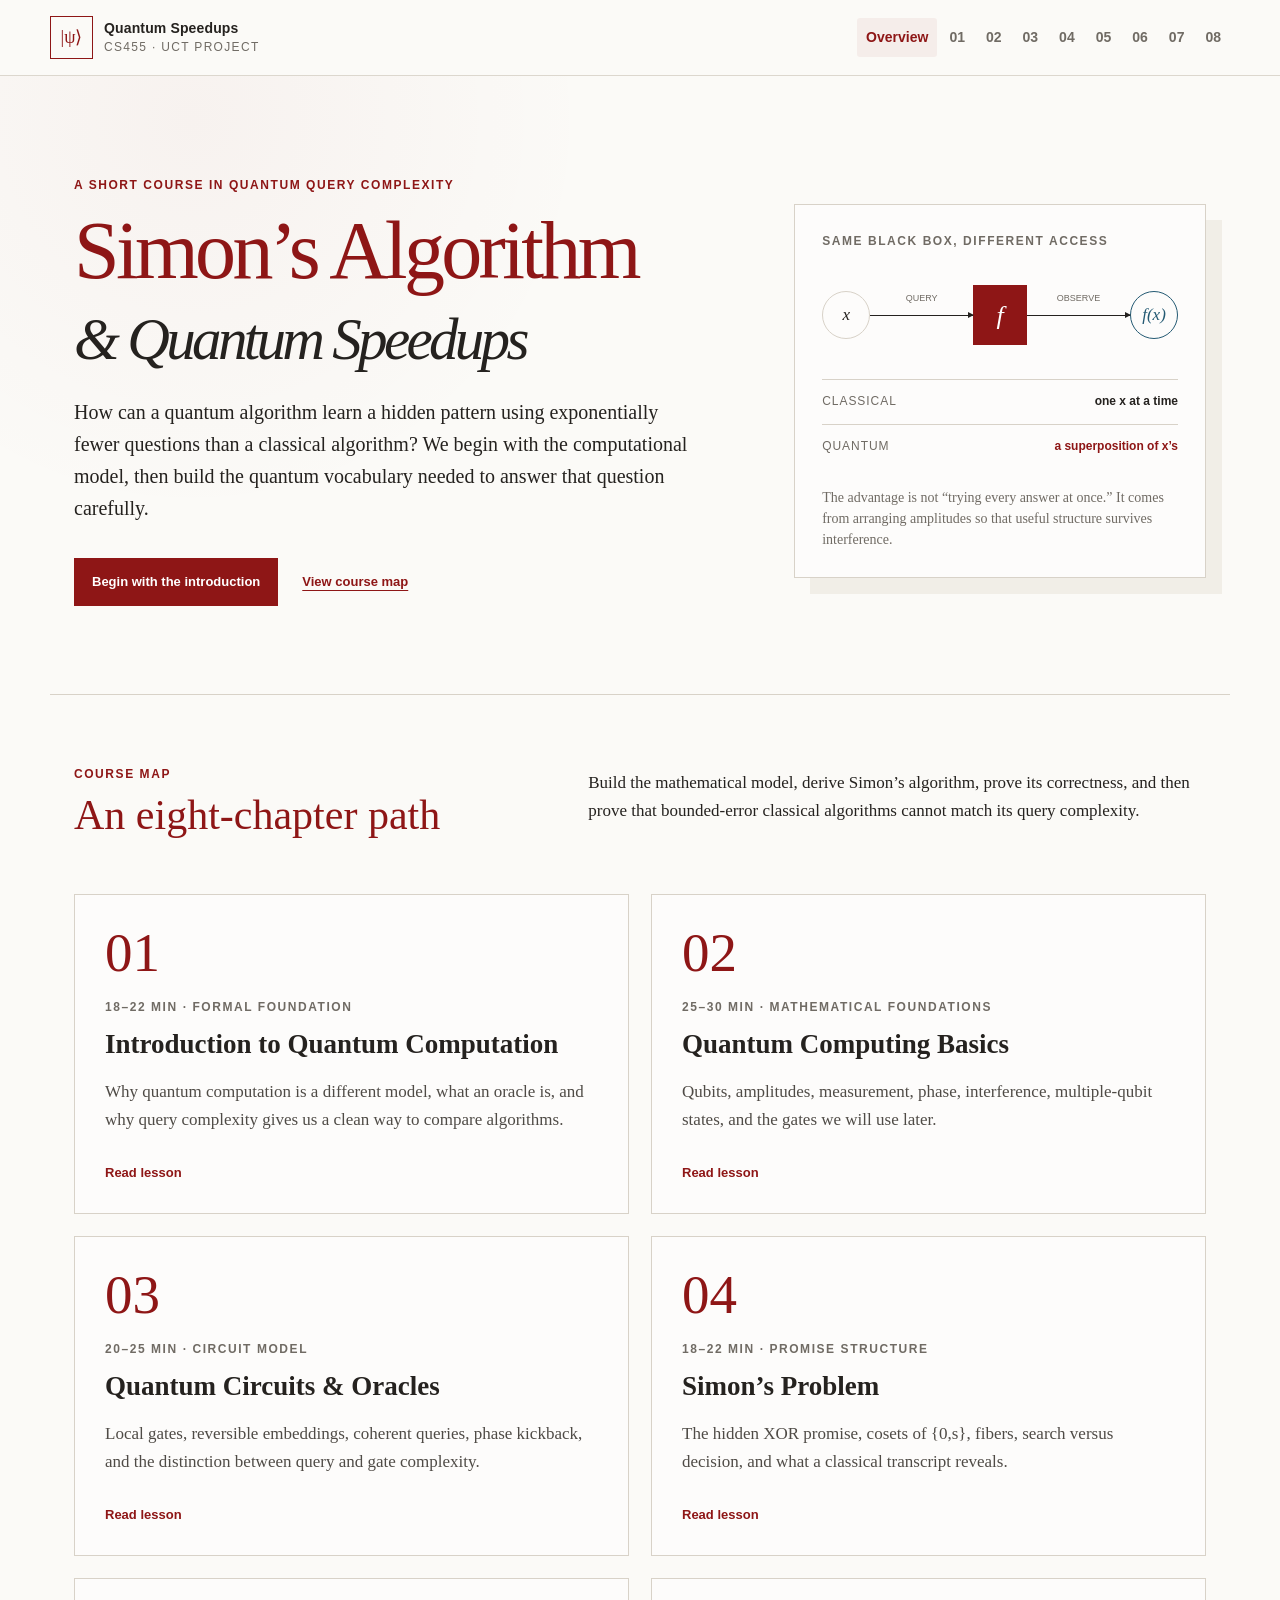
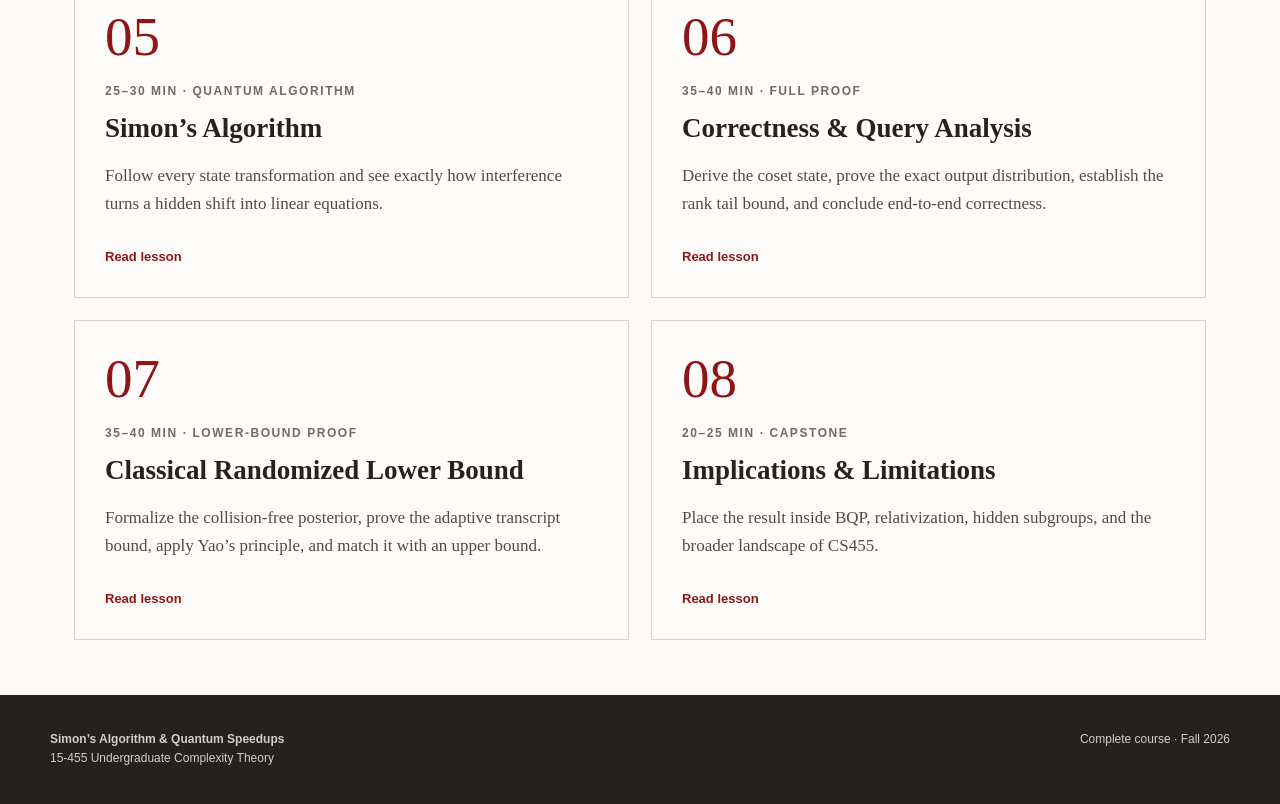
==== commit 1439b8fa: "Expand Simon correctness and lower-bound proofs" ====
--- a/index.html
+++ b/index.html
@@ -75,8 +75,8 @@
       <a class="lesson-card available" href="circuits.html"><span class="lesson-number">03</span><span class="lesson-meta">20–25 min · Circuit model</span><h3>Quantum Circuits &amp; Oracles</h3><p>Local gates, reversible embeddings, coherent queries, phase kickback, and the distinction between query and gate complexity.</p><span class="card-link">Read lesson</span></a>
       <a class="lesson-card available" href="problem.html"><span class="lesson-number">04</span><span class="lesson-meta">18–22 min · Promise structure</span><h3>Simon’s Problem</h3><p>The hidden XOR promise, cosets of {0,s}, fibers, search versus decision, and what a classical transcript reveals.</p><span class="card-link">Read lesson</span></a>
       <a class="lesson-card available" href="algorithm.html"><span class="lesson-number">05</span><span class="lesson-meta">25–30 min · Quantum algorithm</span><h3>Simon’s Algorithm</h3><p>Follow every state transformation and see exactly how interference turns a hidden shift into linear equations.</p><span class="card-link">Read lesson</span></a>
-      <a class="lesson-card available" href="correctness.html"><span class="lesson-number">06</span><span class="lesson-meta">25–30 min · Proof</span><h3>Correctness &amp; Query Analysis</h3><p>Prove uniform sampling from s⊥, bound rank accumulation, and account for quantum and classical resources.</p><span class="card-link">Read lesson</span></a>
-      <a class="lesson-card available" href="lower-bound.html"><span class="lesson-number">07</span><span class="lesson-meta">25–30 min · Lower bound</span><h3>Classical Randomized Lower Bound</h3><p>Use a hard distribution, collision counting, Yao’s principle, and the birthday threshold to prove optimality.</p><span class="card-link">Read lesson</span></a>
+      <a class="lesson-card available" href="correctness.html"><span class="lesson-number">06</span><span class="lesson-meta">35–40 min · Full proof</span><h3>Correctness &amp; Query Analysis</h3><p>Derive the coset state, prove the exact output distribution, establish the rank tail bound, and conclude end-to-end correctness.</p><span class="card-link">Read lesson</span></a>
+      <a class="lesson-card available" href="lower-bound.html"><span class="lesson-number">07</span><span class="lesson-meta">35–40 min · Lower-bound proof</span><h3>Classical Randomized Lower Bound</h3><p>Formalize the collision-free posterior, prove the adaptive transcript bound, apply Yao’s principle, and match it with an upper bound.</p><span class="card-link">Read lesson</span></a>
       <a class="lesson-card available" href="implications.html"><span class="lesson-number">08</span><span class="lesson-meta">20–25 min · Capstone</span><h3>Implications &amp; Limitations</h3><p>Place the result inside BQP, relativization, hidden subgroups, and the broader landscape of CS455.</p><span class="card-link">Read lesson</span></a>
     </section>
   </main>
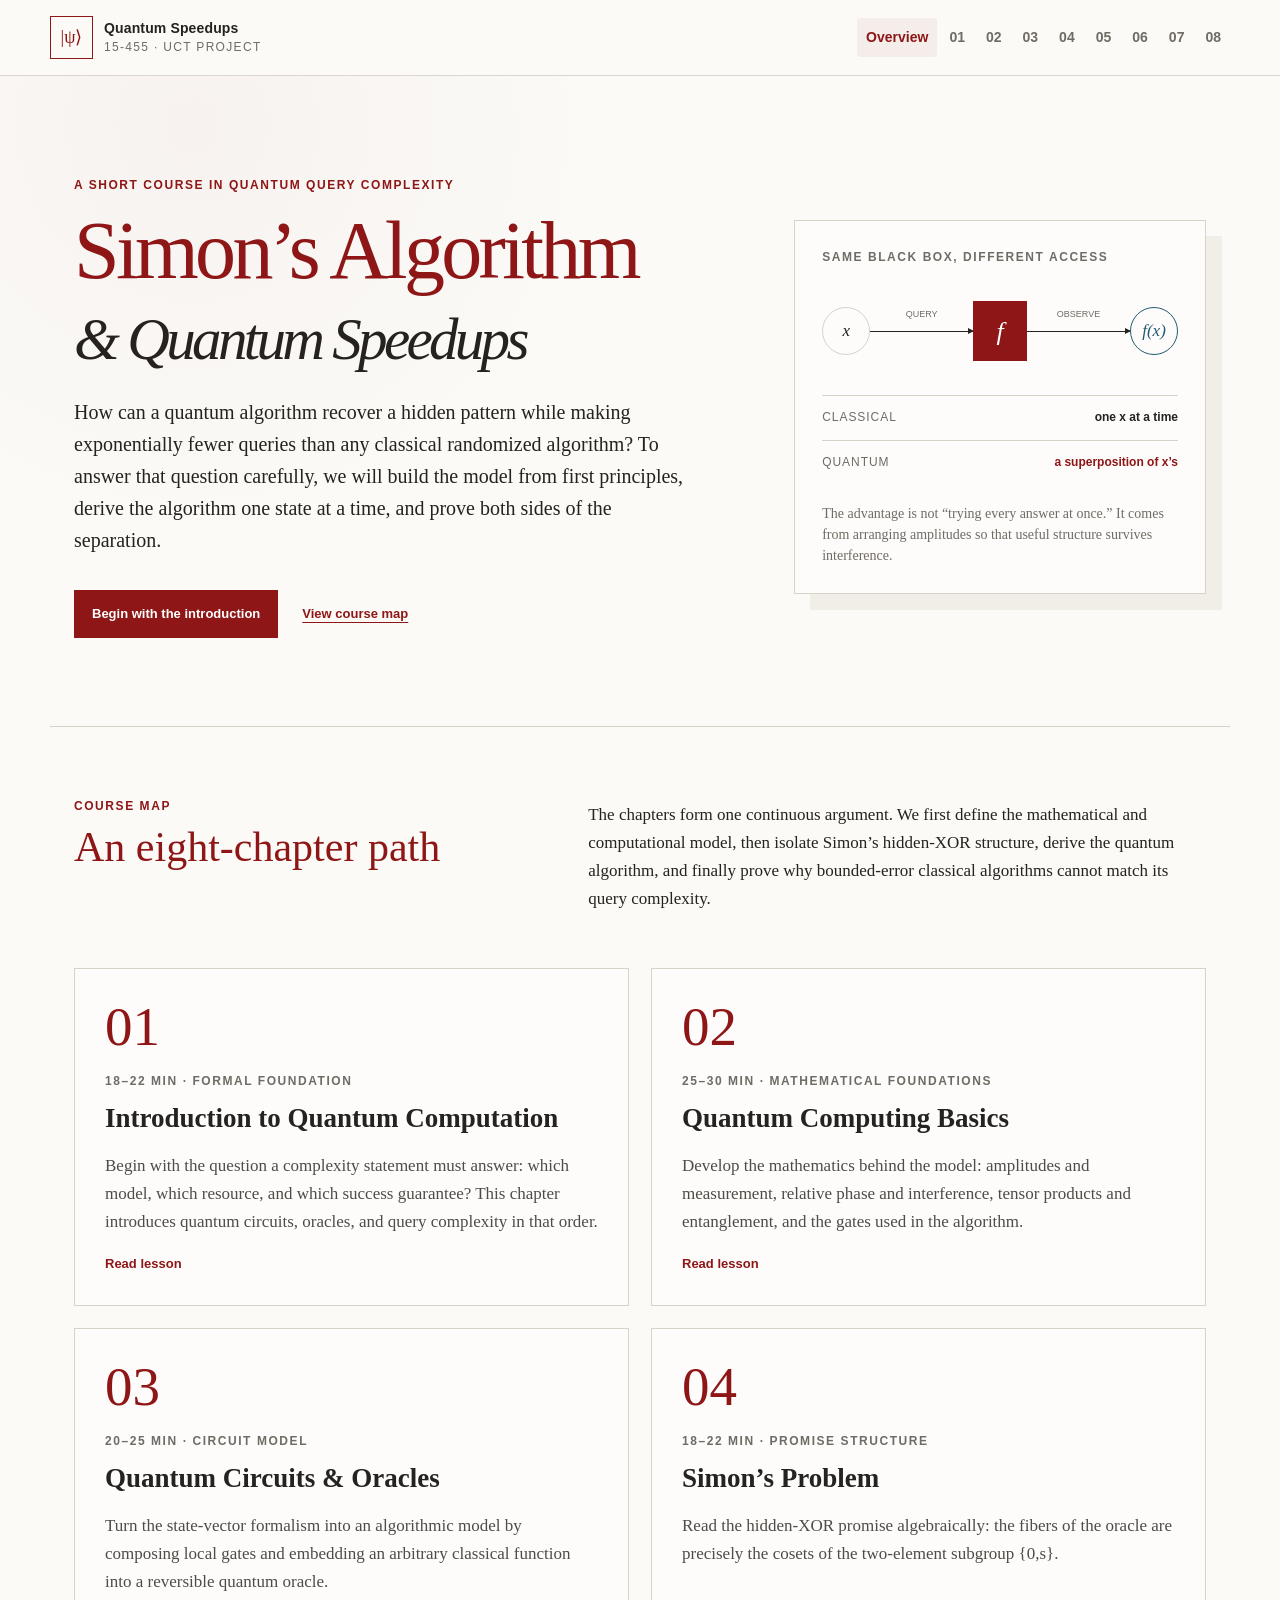
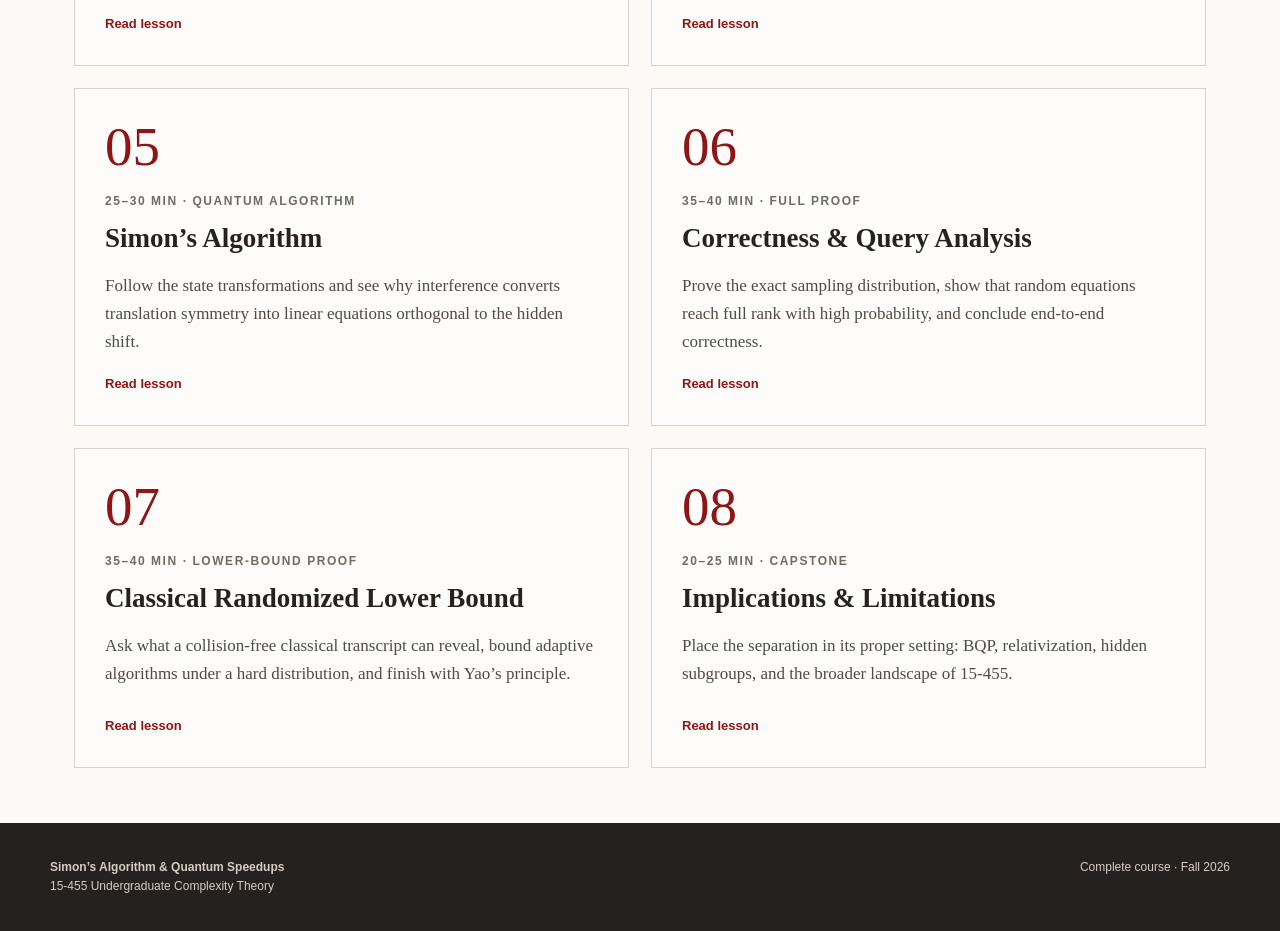
==== commit 81baea16: "Refine course prose and narrative flow" ====
--- a/index.html
+++ b/index.html
@@ -4,14 +4,14 @@
   <meta charset="UTF-8">
   <meta name="viewport" content="width=device-width, initial-scale=1.0">
   <meta name="description" content="An introduction to quantum computation and the foundations needed to study Simon's algorithm.">
-  <title>Quantum Speedups | CS455</title>
+  <title>Quantum Speedups | 15-455</title>
   <link rel="stylesheet" href="styles.css">
 </head>
 <body>
   <header class="site-header">
     <a class="brand" href="index.html" aria-label="Quantum Speedups home">
       <span class="brand-mark" aria-hidden="true">|ψ⟩</span>
-      <span><strong>Quantum Speedups</strong><small>CS455 · UCT Project</small></span>
+      <span><strong>Quantum Speedups</strong><small>15-455 · UCT Project</small></span>
     </a>
     <nav class="site-nav" aria-label="Main navigation">
       <a class="active" href="index.html" aria-current="page">Overview</a>
@@ -24,7 +24,7 @@
       <div class="hero-copy">
         <p class="eyebrow">A short course in quantum query complexity</p>
         <h1>Simon’s Algorithm<br><em>&amp; Quantum Speedups</em></h1>
-        <p class="lede">How can a quantum algorithm learn a hidden pattern using exponentially fewer questions than a classical algorithm? We begin with the computational model, then build the quantum vocabulary needed to answer that question carefully.</p>
+        <p class="lede">How can a quantum algorithm recover a hidden pattern while making exponentially fewer queries than any classical randomized algorithm? To answer that question carefully, we will build the model from first principles, derive the algorithm one state at a time, and prove both sides of the separation.</p>
         <div class="hero-actions">
           <a class="button primary" href="intro.html">Begin with the introduction</a>
           <a class="text-link" href="#course-map">View course map</a>
@@ -54,7 +54,7 @@
         <p class="section-number">Course map</p>
         <h2>An eight-chapter path</h2>
       </div>
-      <p>Build the mathematical model, derive Simon’s algorithm, prove its correctness, and then prove that bounded-error classical algorithms cannot match its query complexity.</p>
+      <p>The chapters form one continuous argument. We first define the mathematical and computational model, then isolate Simon’s hidden-XOR structure, derive the quantum algorithm, and finally prove why bounded-error classical algorithms cannot match its query complexity.</p>
     </section>
 
     <section class="lesson-grid full" aria-label="Course lessons">
@@ -62,22 +62,22 @@
         <span class="lesson-number">01</span>
         <span class="lesson-meta">18–22 min · Formal foundation</span>
         <h3>Introduction to Quantum Computation</h3>
-        <p>Why quantum computation is a different model, what an oracle is, and why query complexity gives us a clean way to compare algorithms.</p>
+        <p>Begin with the question a complexity statement must answer: which model, which resource, and which success guarantee? This chapter introduces quantum circuits, oracles, and query complexity in that order.</p>
         <span class="card-link">Read lesson</span>
       </a>
       <a class="lesson-card available" href="basics.html">
         <span class="lesson-number">02</span>
         <span class="lesson-meta">25–30 min · Mathematical foundations</span>
         <h3>Quantum Computing Basics</h3>
-        <p>Qubits, amplitudes, measurement, phase, interference, multiple-qubit states, and the gates we will use later.</p>
+        <p>Develop the mathematics behind the model: amplitudes and measurement, relative phase and interference, tensor products and entanglement, and the gates used in the algorithm.</p>
         <span class="card-link">Read lesson</span>
       </a>
-      <a class="lesson-card available" href="circuits.html"><span class="lesson-number">03</span><span class="lesson-meta">20–25 min · Circuit model</span><h3>Quantum Circuits &amp; Oracles</h3><p>Local gates, reversible embeddings, coherent queries, phase kickback, and the distinction between query and gate complexity.</p><span class="card-link">Read lesson</span></a>
-      <a class="lesson-card available" href="problem.html"><span class="lesson-number">04</span><span class="lesson-meta">18–22 min · Promise structure</span><h3>Simon’s Problem</h3><p>The hidden XOR promise, cosets of {0,s}, fibers, search versus decision, and what a classical transcript reveals.</p><span class="card-link">Read lesson</span></a>
-      <a class="lesson-card available" href="algorithm.html"><span class="lesson-number">05</span><span class="lesson-meta">25–30 min · Quantum algorithm</span><h3>Simon’s Algorithm</h3><p>Follow every state transformation and see exactly how interference turns a hidden shift into linear equations.</p><span class="card-link">Read lesson</span></a>
-      <a class="lesson-card available" href="correctness.html"><span class="lesson-number">06</span><span class="lesson-meta">35–40 min · Full proof</span><h3>Correctness &amp; Query Analysis</h3><p>Derive the coset state, prove the exact output distribution, establish the rank tail bound, and conclude end-to-end correctness.</p><span class="card-link">Read lesson</span></a>
-      <a class="lesson-card available" href="lower-bound.html"><span class="lesson-number">07</span><span class="lesson-meta">35–40 min · Lower-bound proof</span><h3>Classical Randomized Lower Bound</h3><p>Formalize the collision-free posterior, prove the adaptive transcript bound, apply Yao’s principle, and match it with an upper bound.</p><span class="card-link">Read lesson</span></a>
-      <a class="lesson-card available" href="implications.html"><span class="lesson-number">08</span><span class="lesson-meta">20–25 min · Capstone</span><h3>Implications &amp; Limitations</h3><p>Place the result inside BQP, relativization, hidden subgroups, and the broader landscape of CS455.</p><span class="card-link">Read lesson</span></a>
+      <a class="lesson-card available" href="circuits.html"><span class="lesson-number">03</span><span class="lesson-meta">20–25 min · Circuit model</span><h3>Quantum Circuits &amp; Oracles</h3><p>Turn the state-vector formalism into an algorithmic model by composing local gates and embedding an arbitrary classical function into a reversible quantum oracle.</p><span class="card-link">Read lesson</span></a>
+      <a class="lesson-card available" href="problem.html"><span class="lesson-number">04</span><span class="lesson-meta">18–22 min · Promise structure</span><h3>Simon’s Problem</h3><p>Read the hidden-XOR promise algebraically: the fibers of the oracle are precisely the cosets of the two-element subgroup {0,s}.</p><span class="card-link">Read lesson</span></a>
+      <a class="lesson-card available" href="algorithm.html"><span class="lesson-number">05</span><span class="lesson-meta">25–30 min · Quantum algorithm</span><h3>Simon’s Algorithm</h3><p>Follow the state transformations and see why interference converts translation symmetry into linear equations orthogonal to the hidden shift.</p><span class="card-link">Read lesson</span></a>
+      <a class="lesson-card available" href="correctness.html"><span class="lesson-number">06</span><span class="lesson-meta">35–40 min · Full proof</span><h3>Correctness &amp; Query Analysis</h3><p>Prove the exact sampling distribution, show that random equations reach full rank with high probability, and conclude end-to-end correctness.</p><span class="card-link">Read lesson</span></a>
+      <a class="lesson-card available" href="lower-bound.html"><span class="lesson-number">07</span><span class="lesson-meta">35–40 min · Lower-bound proof</span><h3>Classical Randomized Lower Bound</h3><p>Ask what a collision-free classical transcript can reveal, bound adaptive algorithms under a hard distribution, and finish with Yao’s principle.</p><span class="card-link">Read lesson</span></a>
+      <a class="lesson-card available" href="implications.html"><span class="lesson-number">08</span><span class="lesson-meta">20–25 min · Capstone</span><h3>Implications &amp; Limitations</h3><p>Place the separation in its proper setting: BQP, relativization, hidden subgroups, and the broader landscape of 15-455.</p><span class="card-link">Read lesson</span></a>
     </section>
   </main>
 
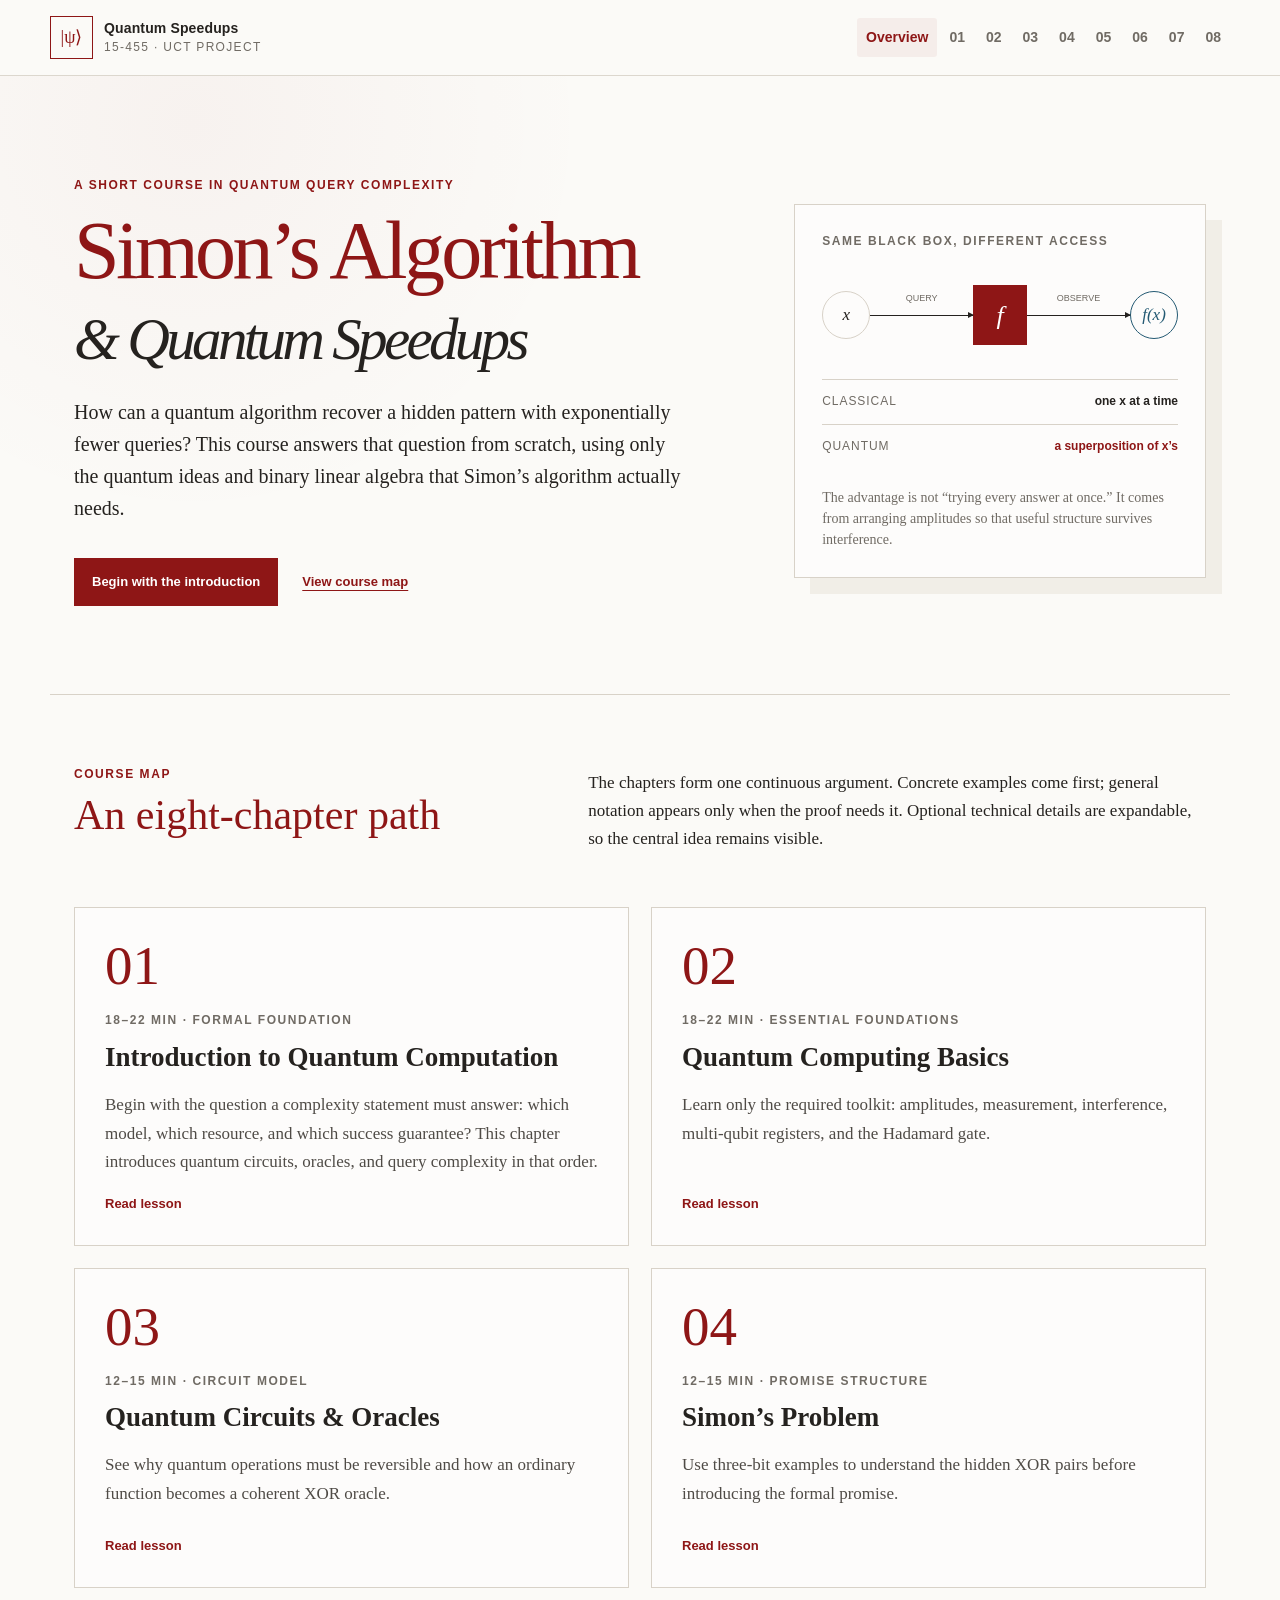
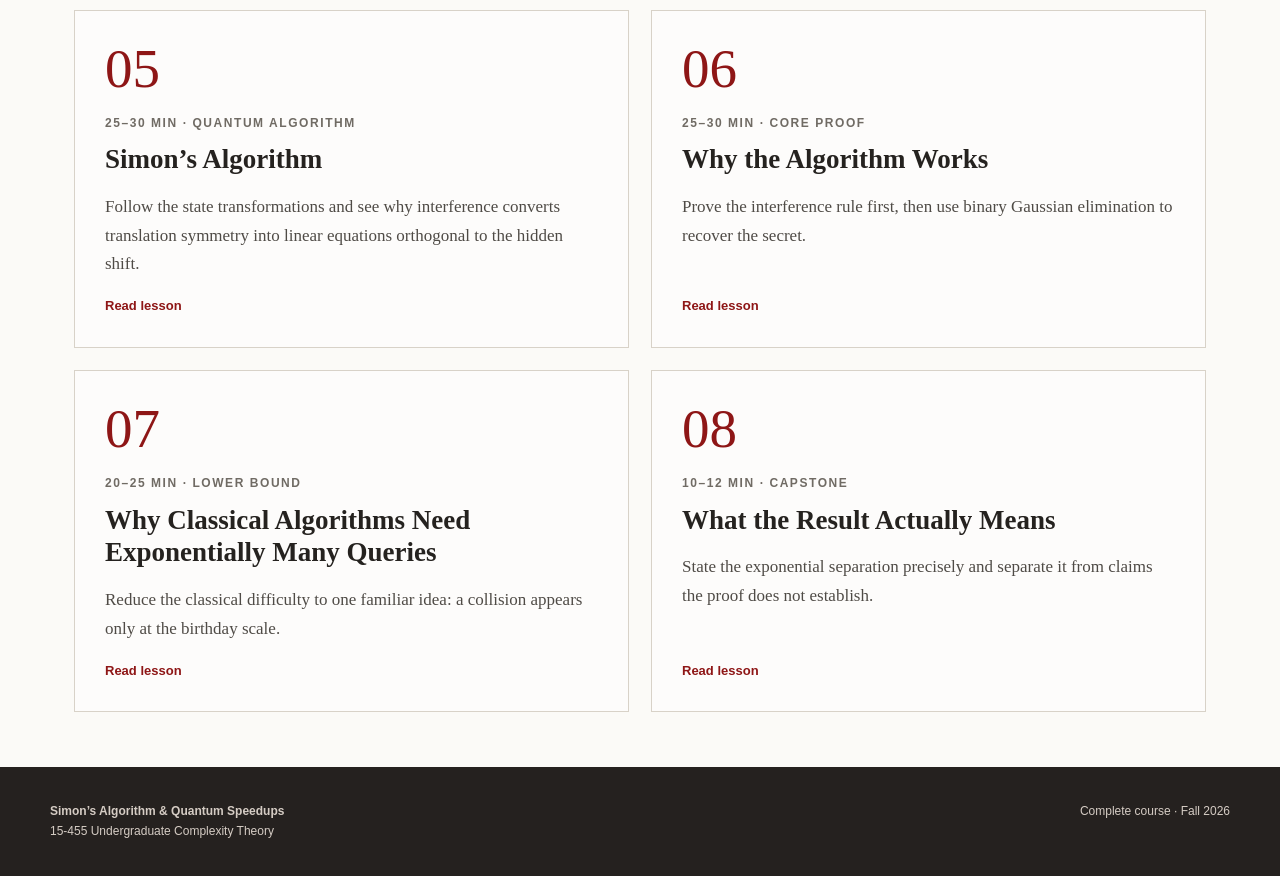
==== commit c970cfe7: "Simplify Simon course prerequisites and proofs" ====
--- a/index.html
+++ b/index.html
@@ -24,7 +24,7 @@
       <div class="hero-copy">
         <p class="eyebrow">A short course in quantum query complexity</p>
         <h1>Simon’s Algorithm<br><em>&amp; Quantum Speedups</em></h1>
-        <p class="lede">How can a quantum algorithm recover a hidden pattern while making exponentially fewer queries than any classical randomized algorithm? To answer that question carefully, we will build the model from first principles, derive the algorithm one state at a time, and prove both sides of the separation.</p>
+        <p class="lede">How can a quantum algorithm recover a hidden pattern with exponentially fewer queries? This course answers that question from scratch, using only the quantum ideas and binary linear algebra that Simon’s algorithm actually needs.</p>
         <div class="hero-actions">
           <a class="button primary" href="intro.html">Begin with the introduction</a>
           <a class="text-link" href="#course-map">View course map</a>
@@ -54,7 +54,7 @@
         <p class="section-number">Course map</p>
         <h2>An eight-chapter path</h2>
       </div>
-      <p>The chapters form one continuous argument. We first define the mathematical and computational model, then isolate Simon’s hidden-XOR structure, derive the quantum algorithm, and finally prove why bounded-error classical algorithms cannot match its query complexity.</p>
+      <p>The chapters form one continuous argument. Concrete examples come first; general notation appears only when the proof needs it. Optional technical details are expandable, so the central idea remains visible.</p>
     </section>
 
     <section class="lesson-grid full" aria-label="Course lessons">
@@ -67,17 +67,17 @@
       </a>
       <a class="lesson-card available" href="basics.html">
         <span class="lesson-number">02</span>
-        <span class="lesson-meta">25–30 min · Mathematical foundations</span>
+        <span class="lesson-meta">18–22 min · Essential foundations</span>
         <h3>Quantum Computing Basics</h3>
-        <p>Develop the mathematics behind the model: amplitudes and measurement, relative phase and interference, tensor products and entanglement, and the gates used in the algorithm.</p>
+        <p>Learn only the required toolkit: amplitudes, measurement, interference, multi-qubit registers, and the Hadamard gate.</p>
         <span class="card-link">Read lesson</span>
       </a>
-      <a class="lesson-card available" href="circuits.html"><span class="lesson-number">03</span><span class="lesson-meta">20–25 min · Circuit model</span><h3>Quantum Circuits &amp; Oracles</h3><p>Turn the state-vector formalism into an algorithmic model by composing local gates and embedding an arbitrary classical function into a reversible quantum oracle.</p><span class="card-link">Read lesson</span></a>
-      <a class="lesson-card available" href="problem.html"><span class="lesson-number">04</span><span class="lesson-meta">18–22 min · Promise structure</span><h3>Simon’s Problem</h3><p>Read the hidden-XOR promise algebraically: the fibers of the oracle are precisely the cosets of the two-element subgroup {0,s}.</p><span class="card-link">Read lesson</span></a>
+      <a class="lesson-card available" href="circuits.html"><span class="lesson-number">03</span><span class="lesson-meta">12–15 min · Circuit model</span><h3>Quantum Circuits &amp; Oracles</h3><p>See why quantum operations must be reversible and how an ordinary function becomes a coherent XOR oracle.</p><span class="card-link">Read lesson</span></a>
+      <a class="lesson-card available" href="problem.html"><span class="lesson-number">04</span><span class="lesson-meta">12–15 min · Promise structure</span><h3>Simon’s Problem</h3><p>Use three-bit examples to understand the hidden XOR pairs before introducing the formal promise.</p><span class="card-link">Read lesson</span></a>
       <a class="lesson-card available" href="algorithm.html"><span class="lesson-number">05</span><span class="lesson-meta">25–30 min · Quantum algorithm</span><h3>Simon’s Algorithm</h3><p>Follow the state transformations and see why interference converts translation symmetry into linear equations orthogonal to the hidden shift.</p><span class="card-link">Read lesson</span></a>
-      <a class="lesson-card available" href="correctness.html"><span class="lesson-number">06</span><span class="lesson-meta">35–40 min · Full proof</span><h3>Correctness &amp; Query Analysis</h3><p>Prove the exact sampling distribution, show that random equations reach full rank with high probability, and conclude end-to-end correctness.</p><span class="card-link">Read lesson</span></a>
-      <a class="lesson-card available" href="lower-bound.html"><span class="lesson-number">07</span><span class="lesson-meta">35–40 min · Lower-bound proof</span><h3>Classical Randomized Lower Bound</h3><p>Ask what a collision-free classical transcript can reveal, bound adaptive algorithms under a hard distribution, and finish with Yao’s principle.</p><span class="card-link">Read lesson</span></a>
-      <a class="lesson-card available" href="implications.html"><span class="lesson-number">08</span><span class="lesson-meta">20–25 min · Capstone</span><h3>Implications &amp; Limitations</h3><p>Place the separation in its proper setting: BQP, relativization, hidden subgroups, and the broader landscape of 15-455.</p><span class="card-link">Read lesson</span></a>
+      <a class="lesson-card available" href="correctness.html"><span class="lesson-number">06</span><span class="lesson-meta">25–30 min · Core proof</span><h3>Why the Algorithm Works</h3><p>Prove the interference rule first, then use binary Gaussian elimination to recover the secret.</p><span class="card-link">Read lesson</span></a>
+      <a class="lesson-card available" href="lower-bound.html"><span class="lesson-number">07</span><span class="lesson-meta">20–25 min · Lower bound</span><h3>Why Classical Algorithms Need Exponentially Many Queries</h3><p>Reduce the classical difficulty to one familiar idea: a collision appears only at the birthday scale.</p><span class="card-link">Read lesson</span></a>
+      <a class="lesson-card available" href="implications.html"><span class="lesson-number">08</span><span class="lesson-meta">10–12 min · Capstone</span><h3>What the Result Actually Means</h3><p>State the exponential separation precisely and separate it from claims the proof does not establish.</p><span class="card-link">Read lesson</span></a>
     </section>
   </main>
 
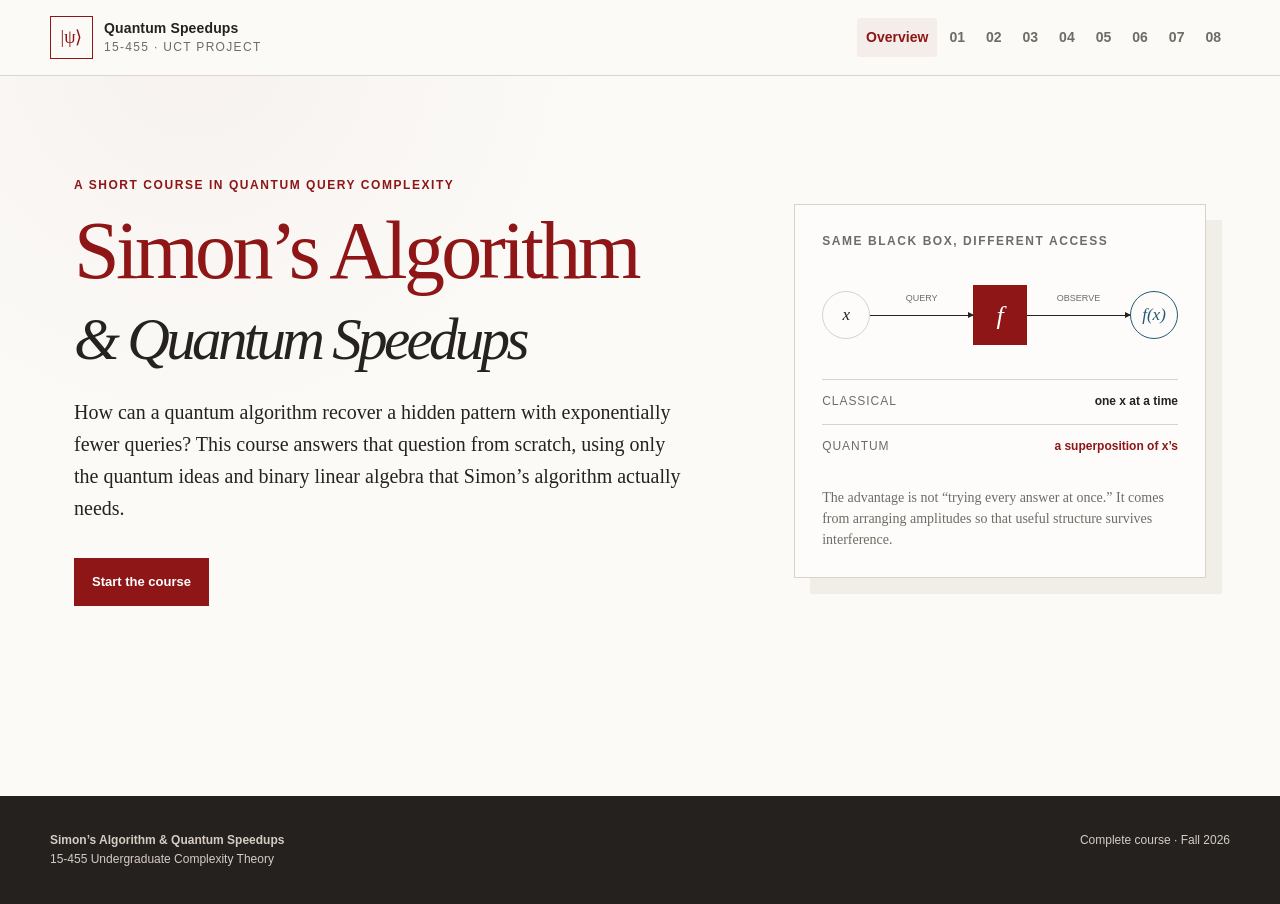
==== commit b8779683: "Simplify homepage to single course entry" ====
--- a/index.html
+++ b/index.html
@@ -26,8 +26,7 @@
         <h1>Simon’s Algorithm<br><em>&amp; Quantum Speedups</em></h1>
         <p class="lede">How can a quantum algorithm recover a hidden pattern with exponentially fewer queries? This course answers that question from scratch, using only the quantum ideas and binary linear algebra that Simon’s algorithm actually needs.</p>
         <div class="hero-actions">
-          <a class="button primary" href="intro.html">Begin with the introduction</a>
-          <a class="text-link" href="#course-map">View course map</a>
+          <a class="button primary" href="intro.html">Start the course</a>
         </div>
       </div>
       <div class="hero-visual" aria-label="A comparison between classical and quantum query paths">
@@ -49,36 +48,6 @@
       </div>
     </section>
 
-    <section class="course-intro" id="course-map">
-      <div>
-        <p class="section-number">Course map</p>
-        <h2>An eight-chapter path</h2>
-      </div>
-      <p>The chapters form one continuous argument. Concrete examples come first; general notation appears only when the proof needs it. Optional technical details are expandable, so the central idea remains visible.</p>
-    </section>
-
-    <section class="lesson-grid full" aria-label="Course lessons">
-      <a class="lesson-card available" href="intro.html">
-        <span class="lesson-number">01</span>
-        <span class="lesson-meta">18–22 min · Formal foundation</span>
-        <h3>Introduction to Quantum Computation</h3>
-        <p>Begin with the question a complexity statement must answer: which model, which resource, and which success guarantee? This chapter introduces quantum circuits, oracles, and query complexity in that order.</p>
-        <span class="card-link">Read lesson</span>
-      </a>
-      <a class="lesson-card available" href="basics.html">
-        <span class="lesson-number">02</span>
-        <span class="lesson-meta">18–22 min · Essential foundations</span>
-        <h3>Quantum Computing Basics</h3>
-        <p>Learn only the required toolkit: amplitudes, measurement, interference, multi-qubit registers, and the Hadamard gate.</p>
-        <span class="card-link">Read lesson</span>
-      </a>
-      <a class="lesson-card available" href="circuits.html"><span class="lesson-number">03</span><span class="lesson-meta">12–15 min · Circuit model</span><h3>Quantum Circuits &amp; Oracles</h3><p>See why quantum operations must be reversible and how an ordinary function becomes a coherent XOR oracle.</p><span class="card-link">Read lesson</span></a>
-      <a class="lesson-card available" href="problem.html"><span class="lesson-number">04</span><span class="lesson-meta">12–15 min · Promise structure</span><h3>Simon’s Problem</h3><p>Use three-bit examples to understand the hidden XOR pairs before introducing the formal promise.</p><span class="card-link">Read lesson</span></a>
-      <a class="lesson-card available" href="algorithm.html"><span class="lesson-number">05</span><span class="lesson-meta">25–30 min · Quantum algorithm</span><h3>Simon’s Algorithm</h3><p>Follow the state transformations and see why interference converts translation symmetry into linear equations orthogonal to the hidden shift.</p><span class="card-link">Read lesson</span></a>
-      <a class="lesson-card available" href="correctness.html"><span class="lesson-number">06</span><span class="lesson-meta">25–30 min · Core proof</span><h3>Why the Algorithm Works</h3><p>Prove the interference rule first, then use binary Gaussian elimination to recover the secret.</p><span class="card-link">Read lesson</span></a>
-      <a class="lesson-card available" href="lower-bound.html"><span class="lesson-number">07</span><span class="lesson-meta">20–25 min · Lower bound</span><h3>Why Classical Algorithms Need Exponentially Many Queries</h3><p>Reduce the classical difficulty to one familiar idea: a collision appears only at the birthday scale.</p><span class="card-link">Read lesson</span></a>
-      <a class="lesson-card available" href="implications.html"><span class="lesson-number">08</span><span class="lesson-meta">10–12 min · Capstone</span><h3>What the Result Actually Means</h3><p>State the exponential separation precisely and separate it from claims the proof does not establish.</p><span class="card-link">Read lesson</span></a>
-    </section>
   </main>
 
   <footer class="site-footer">
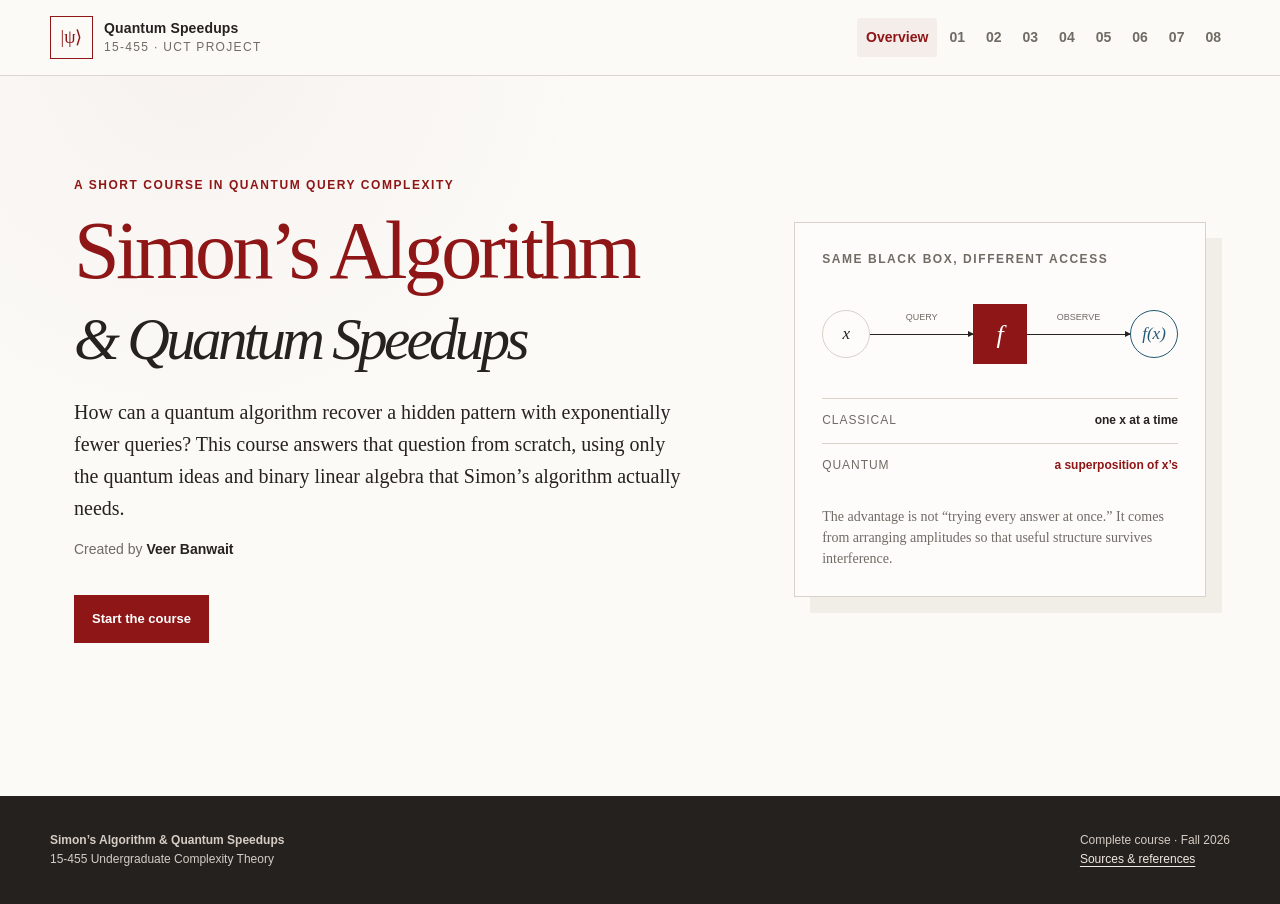
==== commit 8d1a1fd9: "Add author byline and separate sources page" ====
--- a/index.html
+++ b/index.html
@@ -25,6 +25,7 @@
         <p class="eyebrow">A short course in quantum query complexity</p>
         <h1>Simon’s Algorithm<br><em>&amp; Quantum Speedups</em></h1>
         <p class="lede">How can a quantum algorithm recover a hidden pattern with exponentially fewer queries? This course answers that question from scratch, using only the quantum ideas and binary linear algebra that Simon’s algorithm actually needs.</p>
+        <p class="byline">Created by <strong>Veer Banwait</strong></p>
         <div class="hero-actions">
           <a class="button primary" href="intro.html">Start the course</a>
         </div>
@@ -52,7 +53,7 @@
 
   <footer class="site-footer">
     <p><strong>Simon’s Algorithm &amp; Quantum Speedups</strong><br>15-455 Undergraduate Complexity Theory</p>
-    <p>Complete course · Fall 2026</p>
+    <p>Complete course · Fall 2026<br><a class="footer-link" href="sources.html">Sources &amp; references</a></p>
   </footer>
 </body>
 </html>
--- a/styles.css
+++ b/styles.css
@@ -55,6 +55,8 @@
 .hero h1 { margin: 14px 0 24px; color: var(--maroon); font-size: clamp(48px, 6.6vw, 82px); font-weight: 500; letter-spacing: -.045em; line-height: .99; }
 .hero h1 em { color: var(--ink); font-size: .72em; font-weight: 400; }
 .lede { max-width: 700px; margin: 0; font-size: 20px; line-height: 1.6; }
+.byline { margin: 14px 0 0; color: var(--muted); font-family: var(--sans); font-size: 14px; }
+.byline strong { color: var(--ink); }
 .hero-actions { margin-top: 34px; display: flex; align-items: center; gap: 24px; flex-wrap: wrap; }
 .button { display: inline-flex; align-items: center; gap: 22px; padding: 12px 17px; border: 1px solid var(--maroon); text-decoration: none; font-family: var(--sans); font-size: 13px; font-weight: 700; }
 .button.primary { color: white; background: var(--maroon); }
@@ -97,6 +99,7 @@
 
 .site-footer { padding: 35px max(24px, calc((100vw - 1180px) / 2)); color: #d5ccc4; background: #25211f; display: flex; justify-content: space-between; gap: 30px; font-family: var(--sans); font-size: 12px; line-height: 1.6; }
 .site-footer p { margin: 0; }
+.footer-link { color: #f1e9e1; text-underline-offset: 3px; }
 
 /* Lesson pages */
 .reading-shell { max-width: 1180px; margin: 0 auto; padding: 64px 24px 100px; display: grid; grid-template-columns: 210px minmax(0, 760px); gap: clamp(45px, 8vw, 100px); justify-content: center; }
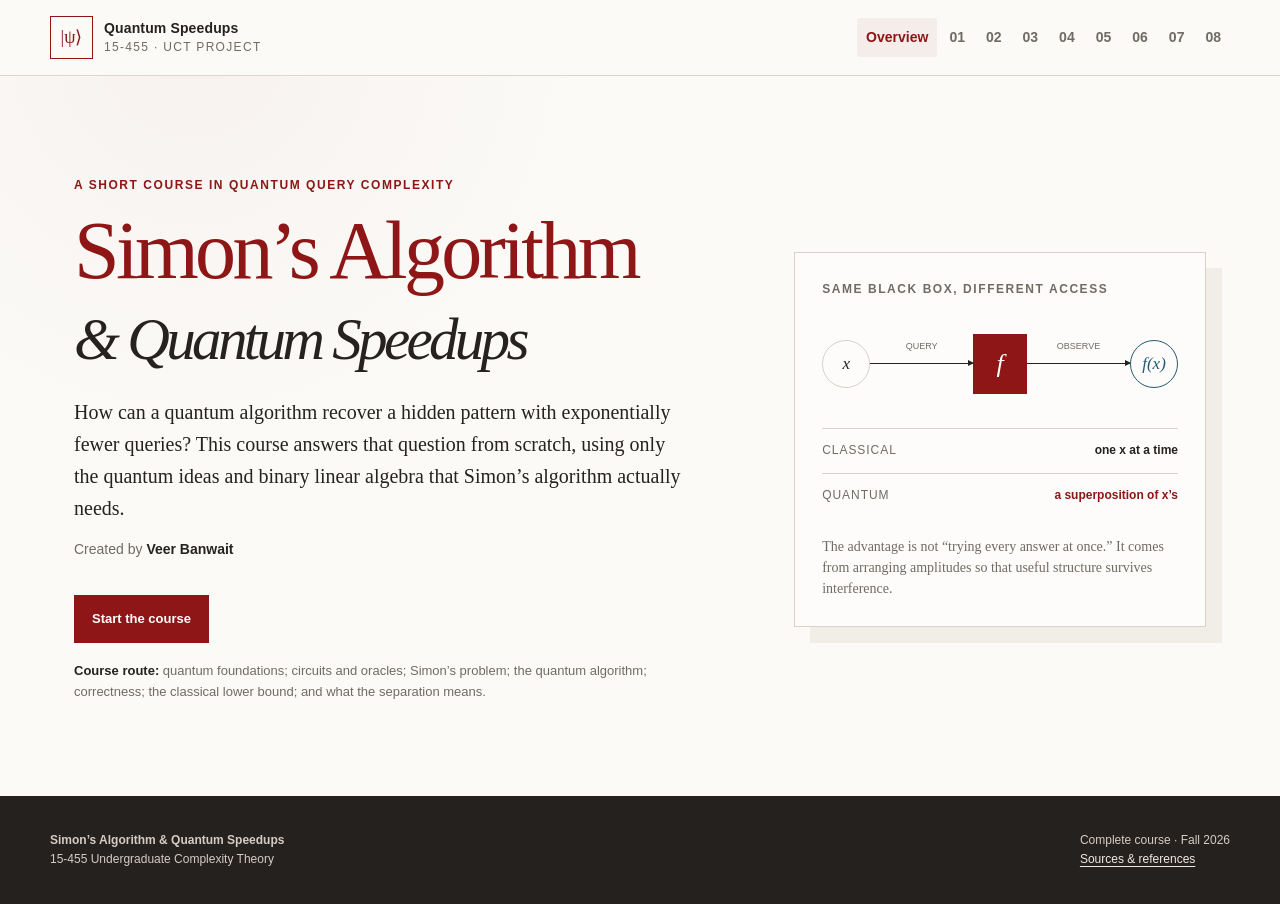
==== commit 75ad93c1: "Address rubric clarity and organization gaps" ====
--- a/index.html
+++ b/index.html
@@ -29,6 +29,7 @@
         <div class="hero-actions">
           <a class="button primary" href="intro.html">Start the course</a>
         </div>
+        <p class="course-route"><strong>Course route:</strong> quantum foundations; circuits and oracles; Simon’s problem; the quantum algorithm; correctness; the classical lower bound; and what the separation means.</p>
       </div>
       <div class="hero-visual" aria-label="A comparison between classical and quantum query paths">
         <div class="visual-label">same black box, different access</div>
--- a/styles.css
+++ b/styles.css
@@ -58,6 +58,8 @@
 .byline { margin: 14px 0 0; color: var(--muted); font-family: var(--sans); font-size: 14px; }
 .byline strong { color: var(--ink); }
 .hero-actions { margin-top: 34px; display: flex; align-items: center; gap: 24px; flex-wrap: wrap; }
+.course-route { max-width: 700px; margin: 18px 0 0; color: var(--muted); font-family: var(--sans); font-size: 13px; line-height: 1.6; }
+.course-route strong { color: var(--ink); }
 .button { display: inline-flex; align-items: center; gap: 22px; padding: 12px 17px; border: 1px solid var(--maroon); text-decoration: none; font-family: var(--sans); font-size: 13px; font-weight: 700; }
 .button.primary { color: white; background: var(--maroon); }
 .button.primary:hover { background: var(--maroon-dark); }
@@ -163,8 +165,8 @@
 .probability-track { height: 18px; background: white; border: 1px solid rgba(36,90,115,.2); }
 .probability-fill { height: 100%; background: var(--blue); transition: width .25s ease; }
 .lab-buttons { grid-column: 1 / -1; display: flex; flex-wrap: wrap; gap: 8px; }
-.lab-buttons button, .quiz button, .step-controls button { padding: 8px 12px; border: 1px solid var(--blue); color: var(--blue); background: white; cursor: pointer; font-family: var(--sans); font-size: 14px; font-weight: 700; }
-.lab-buttons button:hover, .quiz button:hover, .step-controls button:hover { color: white; background: var(--blue); }
+.lab-buttons button, .quiz button { padding: 8px 12px; border: 1px solid var(--blue); color: var(--blue); background: white; cursor: pointer; font-family: var(--sans); font-size: 14px; font-weight: 700; }
+.lab-buttons button:hover, .quiz button:hover { color: white; background: var(--blue); }
 .measurement { min-height: 25px; grid-column: 1 / -1; margin: 0 !important; color: var(--blue); font-family: var(--sans); font-size: 12px; font-weight: 700; }
 
 /* Interactive learning components */
@@ -192,34 +194,12 @@
 .circuit-gate { min-width: 58px; min-height: 45px; display: grid; place-items: center; border: 2px solid var(--maroon); color: var(--maroon); background: white; font-family: var(--sans); font-weight: 800; }
 .circuit-gate.oracle { color: white; background: var(--maroon); }
 
-.stepper-layout { display: grid; grid-template-columns: 190px minmax(0,1fr); gap: 20px; }
-.step-list { margin: 0; padding: 0; list-style: none; }
-.step-list button { width: 100%; padding: 10px; border: 0; border-bottom: 1px solid #b9c7cd; color: #4d656f; background: transparent; text-align: left; cursor: pointer; font-family: var(--sans); font-size: 14px; }
-.step-list button.active { color: white; background: var(--blue); }
-.step-panel { min-height: 270px; padding: 20px; border: 1px solid #b9c7cd; background: white; }
-.step-panel h4 { margin: 0 0 10px; color: var(--blue); font-size: 19px; }
-.step-panel .math { margin: 18px 0; font-size: 18px; }
-.step-controls { margin-top: 15px; display: flex; justify-content: space-between; gap: 10px; }
-
-.equation-list { margin: 16px 0; display: grid; gap: 7px; }
-.equation-row { padding: 9px 11px; border: 1px solid #b9c7cd; background: white; display: flex; justify-content: space-between; gap: 15px; font-family: ui-monospace, "SFMono-Regular", Consolas, monospace; font-size: 14px; }
-.equation-row.dependent { color: var(--muted); background: #f2f0ec; }
-.rank-meter { height: 12px; margin: 12px 0; border: 1px solid #9baeb7; background: white; }
-.rank-meter span { display: block; height: 100%; width: 0; background: var(--blue); transition: width .2s ease; }
-
 .chart { margin-top: 20px; display: grid; gap: 14px; }
 .chart-row { display: grid; grid-template-columns: 130px minmax(0,1fr) 75px; align-items: center; gap: 10px; font-family: var(--sans); font-size: 14px; }
 .chart-track { height: 20px; border: 1px solid rgba(36,90,115,.2); background: white; }
 .chart-fill { height: 100%; width: 0; background: var(--blue); transition: width .25s ease; }
 .chart-fill.bound { background: var(--maroon); }
 .chart-value { text-align: right; font-variant-numeric: tabular-nums; font-weight: 750; }
-
-.claim-grid { display: grid; grid-template-columns: 1fr 1fr; gap: 12px; }
-.claim-card { min-height: 155px; padding: 16px; border: 1px solid #b9c7cd; background: white; }
-.claim-card p { margin-bottom: 12px; }
-.claim-card button { padding: 7px 10px; border: 1px solid var(--blue); color: var(--blue); background: white; cursor: pointer; font-family: var(--sans); font-size: 14px; font-weight: 750; }
-.claim-result { display: none; margin-top: 12px; padding-top: 10px; border-top: 1px solid var(--line); color: var(--blue); font-family: var(--sans); font-size: 13px; }
-.claim-card.revealed .claim-result { display: block; }
 
 .connection-grid { display: grid; grid-template-columns: 1fr 1fr; gap: 12px; }
 .connection-card { padding: 18px; border: 1px solid var(--line); background: rgba(255,255,255,.55); }
@@ -250,9 +230,6 @@
   .toc { position: static; padding-bottom: 20px; border-bottom: 1px solid var(--line); }
   .toc ol { display: grid; grid-template-columns: 1fr 1fr; gap: 0 18px; }
   .chapter-meta { flex-wrap: wrap; gap: 8px 20px; }
-  .stepper-layout { grid-template-columns: 1fr; }
-  .step-list { display: grid; grid-template-columns: repeat(3, 1fr); }
-  .step-list button { text-align: center; border: 1px solid #b9c7cd; }
 }
 @media (max-width: 520px) {
   .hero h1 { font-size: 44px; }
@@ -265,10 +242,9 @@
   .lab-buttons, .measurement { grid-column: auto; }
   .race-row { grid-template-columns: 68px 1fr; }
   .race-value { grid-column: 2; }
-  .control-grid, .pair-grid, .claim-grid, .connection-grid { grid-template-columns: 1fr; }
+  .control-grid, .pair-grid, .connection-grid { grid-template-columns: 1fr; }
   .chart-row { grid-template-columns: 1fr; }
   .chart-value { text-align: left; }
-  .step-list { grid-template-columns: 1fr 1fr; }
 }
 @media (prefers-reduced-motion: reduce) {
   html { scroll-behavior: auto; }
